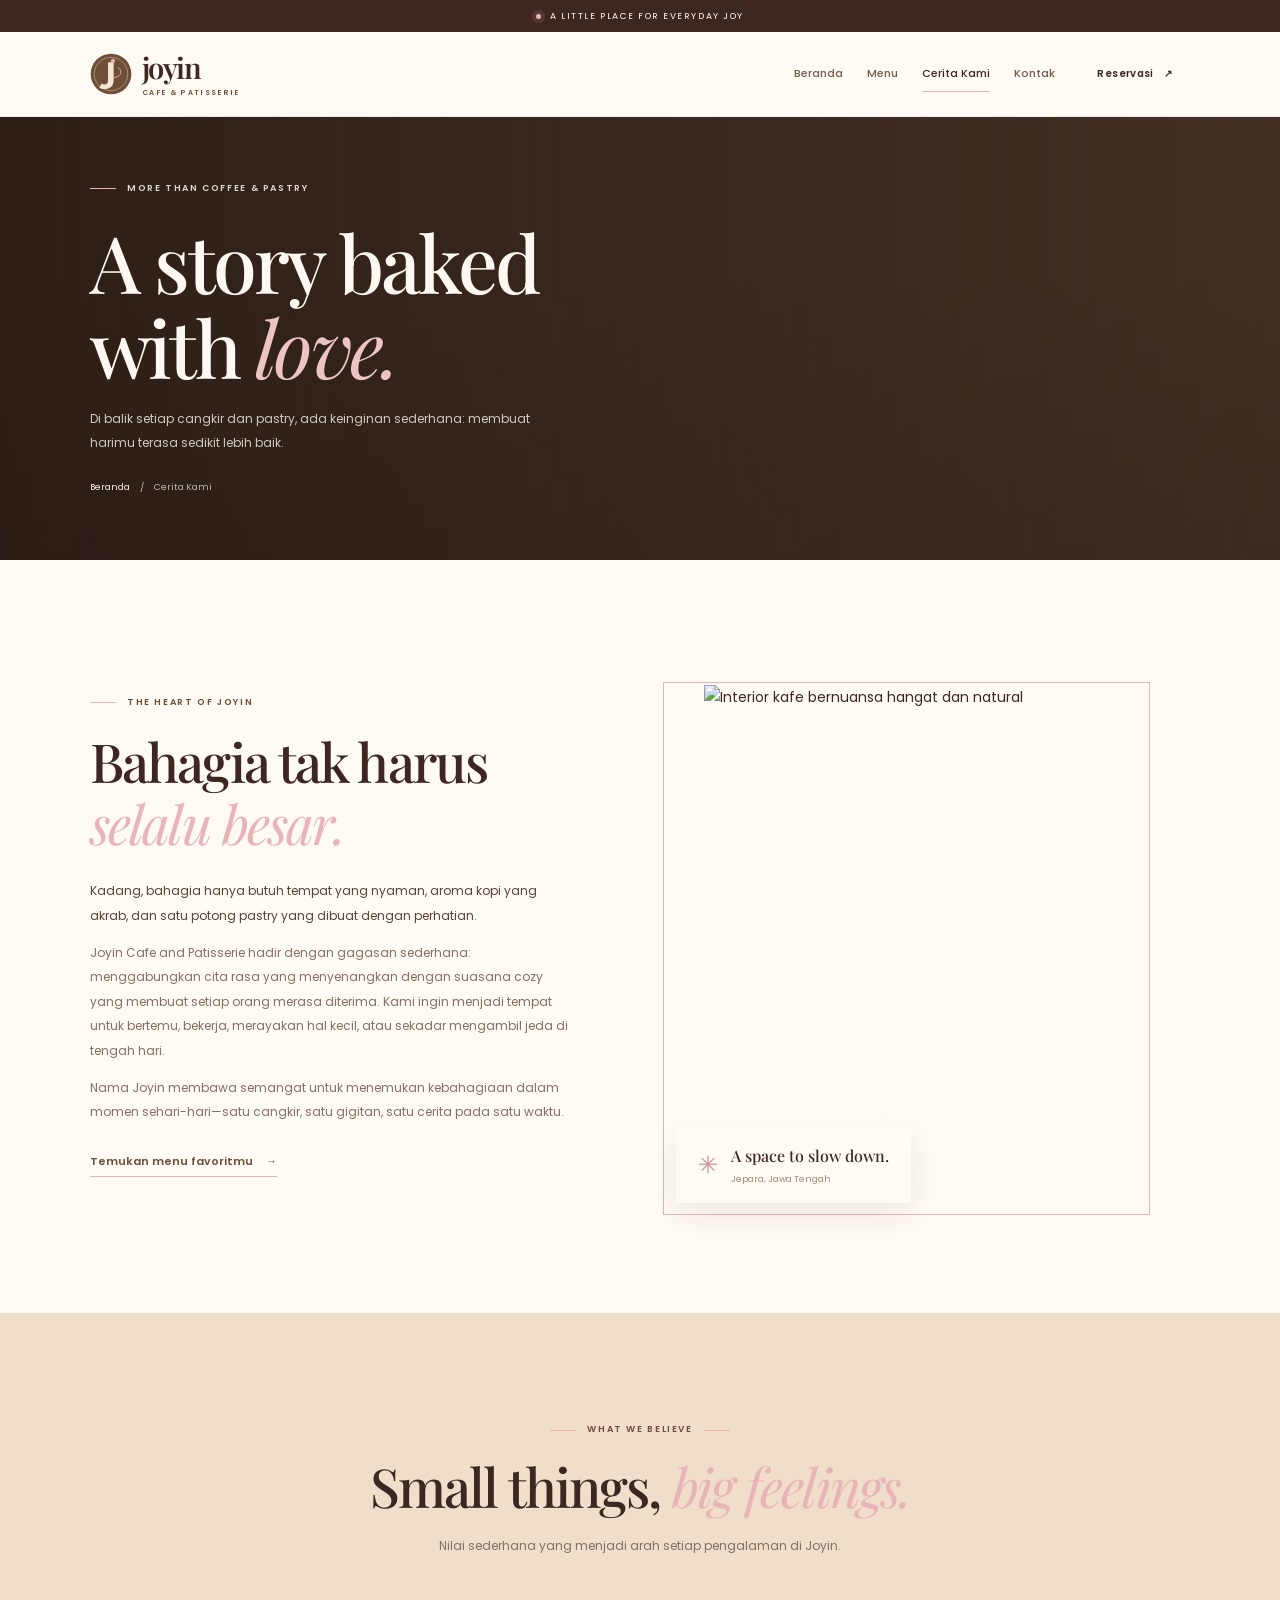
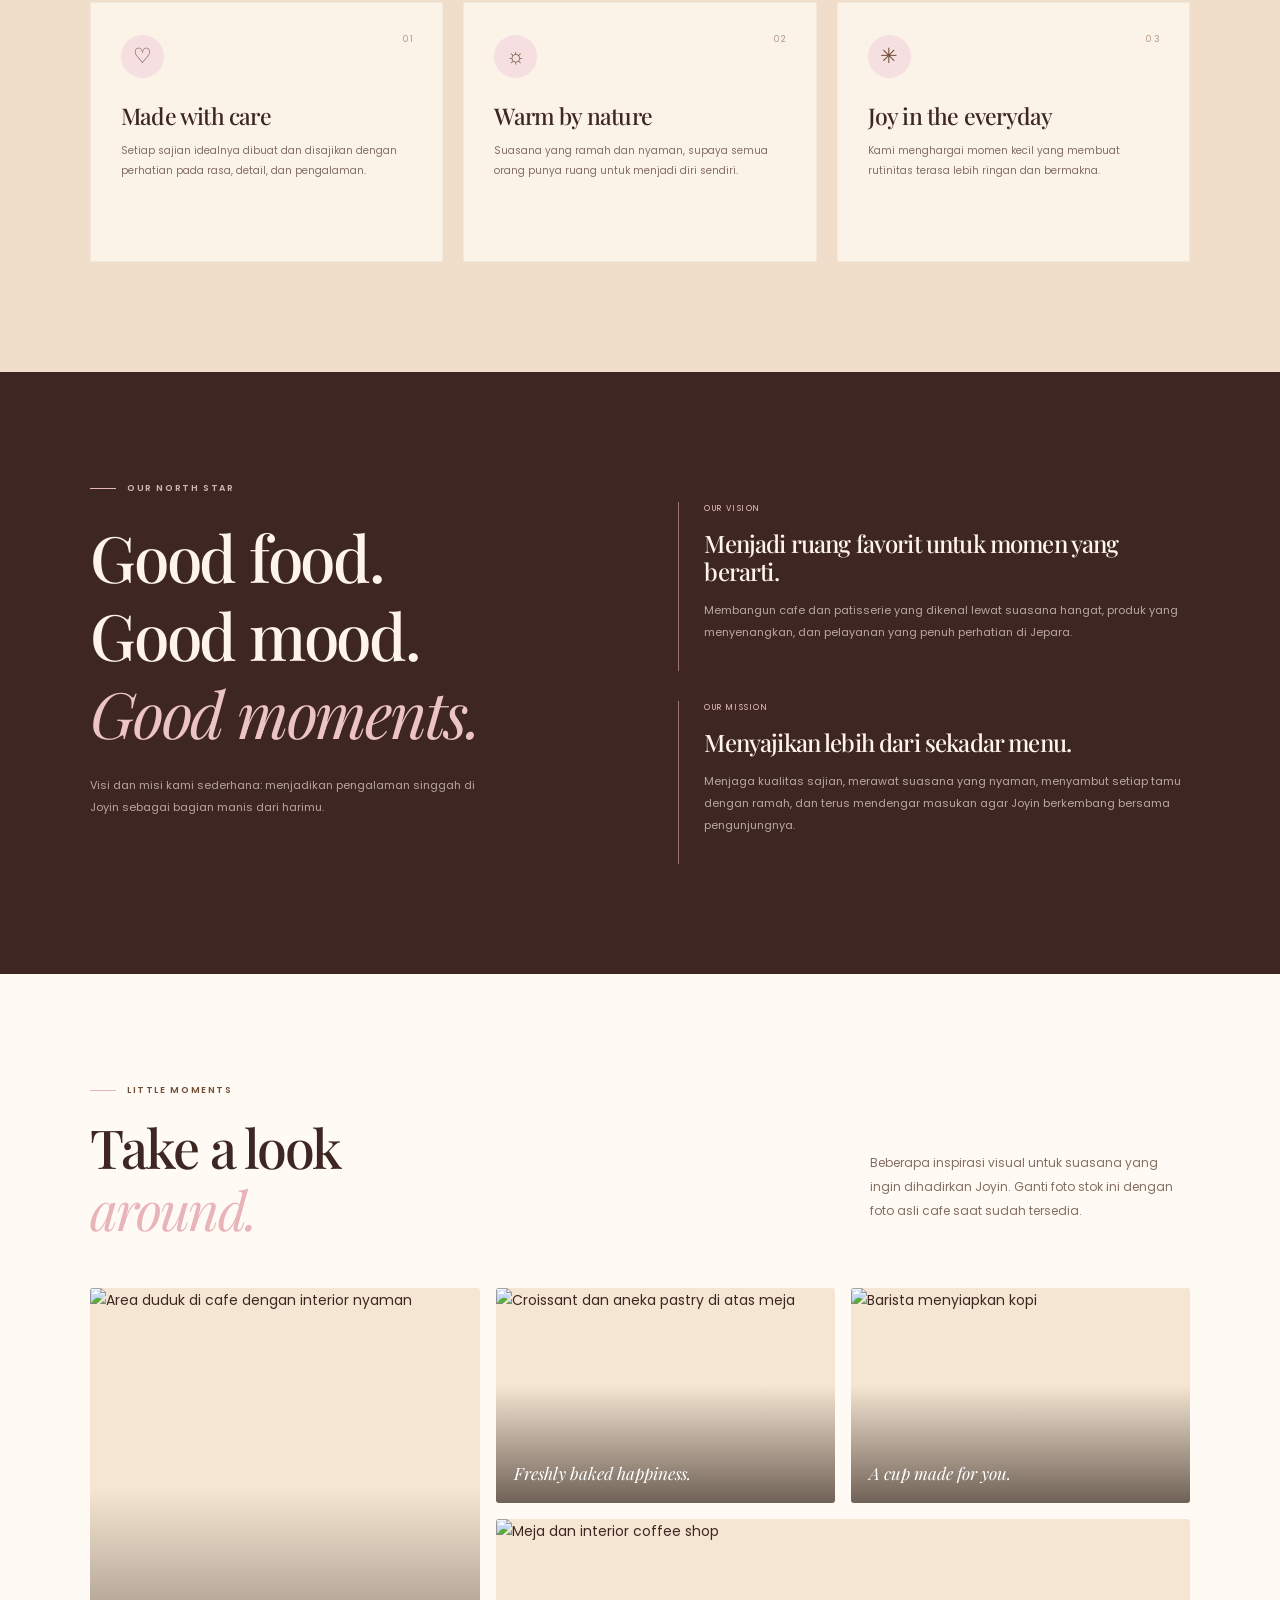
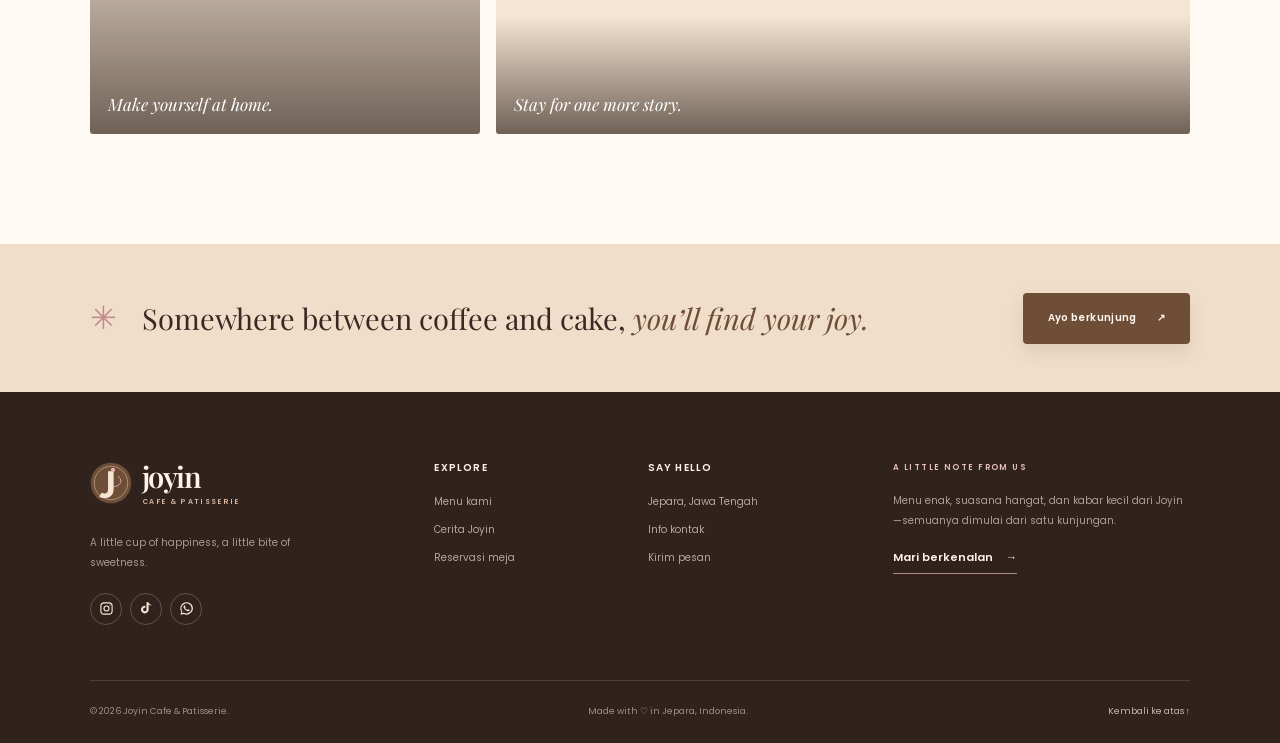
==== about.html @ 01f76875 "website cafe" ====
<!doctype html>
<html lang="id">
<head><meta charset="utf-8"><meta name="viewport" content="width=device-width, initial-scale=1"><meta name="theme-color" content="#f5e6d3"><title>Tentang Kami | Joyin Cafe &amp; Patisserie</title><meta name="description" content="Kenali cerita, nilai, visi, dan misi Joyin Cafe and Patisserie, ruang cozy untuk kopi dan pastry di Jepara."><meta property="og:type" content="website"><meta property="og:locale" content="id_ID"><meta property="og:title" content="Tentang Joyin Cafe &amp; Patisserie"><meta property="og:description" content="A little place for everyday joy in Jepara."><meta property="og:image" content="https://images.unsplash.com/photo-1495474472287-4d71bcdd2085?auto=format&amp;fit=crop&amp;w=1200&amp;q=85"><meta name="twitter:card" content="summary_large_image"><link rel="icon" href="assets/logo/joyin-mark.svg" type="image/svg+xml"><link rel="preconnect" href="https://fonts.googleapis.com"><link rel="preconnect" href="https://fonts.gstatic.com" crossorigin><link href="https://fonts.googleapis.com/css2?family=Playfair+Display:wght@400;500;600;700&family=Poppins:wght@300;400;500;600;700&display=swap" rel="stylesheet"><link rel="stylesheet" href="css/style.css"><link rel="stylesheet" href="css/responsive.css"></head>
<body><a class="skip-link" href="#main-content">Lewati ke konten</a><div class="announcement-bar"><span class="announcement-dot" aria-hidden="true"></span> A little place for everyday joy</div><header class="site-header" id="top"><div class="container nav-container"><a class="brand" href="index.html" aria-label="Joyin Cafe and Patisserie - Beranda"><img src="assets/logo/joyin-mark.svg" width="44" height="44" alt=""><span class="brand-text"><strong>joyin</strong><small>CAFE &amp; PATISSERIE</small></span></a><button class="nav-toggle" type="button" aria-label="Buka menu navigasi" aria-expanded="false" aria-controls="primary-navigation"><span></span><span></span><span></span></button><nav class="primary-nav" id="primary-navigation" aria-label="Navigasi utama"><a class="nav-link" href="index.html">Beranda</a><a class="nav-link" href="menu.html">Menu</a><a class="nav-link active" aria-current="page" href="about.html">Cerita Kami</a><a class="nav-link" href="contact.html">Kontak</a><a class="button button-small nav-cta" href="contact.html#reservasi">Reservasi <span aria-hidden="true">↗</span></a></nav></div></header>
<main id="main-content"><section class="page-hero about-page-hero"><div class="page-hero-image" role="img" aria-label="Suasana kafe hangat dengan kopi dan pastry"></div><div class="page-hero-shade"></div><div class="container page-hero-content"><p class="eyebrow eyebrow-light"><span class="eyebrow-line"></span> MORE THAN COFFEE &amp; PASTRY</p><h1>A story baked<br>with <em>love.</em></h1><p>Di balik setiap cangkir dan pastry, ada keinginan sederhana: membuat harimu terasa sedikit lebih baik.</p><div class="breadcrumb"><a href="index.html">Beranda</a><span aria-hidden="true">/</span><span>Cerita Kami</span></div></div></section>
<section class="section section-pad"><div class="container about-story-grid"><div class="about-story-copy reveal"><p class="eyebrow"><span class="eyebrow-line"></span> THE HEART OF JOYIN</p><h2>Bahagia tak harus<br><em>selalu besar.</em></h2><p class="body-large">Kadang, bahagia hanya butuh tempat yang nyaman, aroma kopi yang akrab, dan satu potong pastry yang dibuat dengan perhatian.</p><p>Joyin Cafe and Patisserie hadir dengan gagasan sederhana: menggabungkan cita rasa yang menyenangkan dengan suasana cozy yang membuat setiap orang merasa diterima. Kami ingin menjadi tempat untuk bertemu, bekerja, merayakan hal kecil, atau sekadar mengambil jeda di tengah hari.</p><p>Nama Joyin membawa semangat untuk menemukan kebahagiaan dalam momen sehari-hari—satu cangkir, satu gigitan, satu cerita pada satu waktu.</p><a class="text-link" href="menu.html">Temukan menu favoritmu <span aria-hidden="true">→</span></a></div><div class="about-story-visual reveal"><img src="https://images.unsplash.com/photo-1554118811-1e0d58224f24?auto=format&amp;fit=crop&amp;w=1000&amp;q=85" alt="Interior kafe bernuansa hangat dan natural" loading="lazy"><div class="about-photo-note"><span aria-hidden="true">✳</span><div><strong>A space to slow down.</strong><small>Jepara, Jawa Tengah</small></div></div></div></div></section>
<section class="values-section section-pad"><div class="container"><div class="section-heading centered reveal"><p class="eyebrow"><span class="eyebrow-line"></span> WHAT WE BELIEVE <span class="eyebrow-line"></span></p><h2>Small things, <em>big feelings.</em></h2><p>Nilai sederhana yang menjadi arah setiap pengalaman di Joyin.</p></div><div class="values-grid"><article class="value-card reveal"><span class="value-number">01</span><span class="value-icon" aria-hidden="true">♡</span><h3>Made with care</h3><p>Setiap sajian idealnya dibuat dan disajikan dengan perhatian pada rasa, detail, dan pengalaman.</p></article><article class="value-card reveal"><span class="value-number">02</span><span class="value-icon" aria-hidden="true">☼</span><h3>Warm by nature</h3><p>Suasana yang ramah dan nyaman, supaya semua orang punya ruang untuk menjadi diri sendiri.</p></article><article class="value-card reveal"><span class="value-number">03</span><span class="value-icon" aria-hidden="true">✳</span><h3>Joy in the everyday</h3><p>Kami menghargai momen kecil yang membuat rutinitas terasa lebih ringan dan bermakna.</p></article></div></div></section>
<section class="vision-section section-pad"><div class="container vision-grid"><div class="vision-intro reveal"><p class="eyebrow eyebrow-light"><span class="eyebrow-line"></span> OUR NORTH STAR</p><h2>Good food.<br>Good mood.<br><em>Good moments.</em></h2><p>Visi dan misi kami sederhana: menjadikan pengalaman singgah di Joyin sebagai bagian manis dari harimu.</p></div><div class="vision-content"><article class="vision-item reveal"><span class="vision-label">OUR VISION</span><h3>Menjadi ruang favorit untuk momen yang berarti.</h3><p>Membangun cafe dan patisserie yang dikenal lewat suasana hangat, produk yang menyenangkan, dan pelayanan yang penuh perhatian di Jepara.</p></article><article class="vision-item reveal"><span class="vision-label">OUR MISSION</span><h3>Menyajikan lebih dari sekadar menu.</h3><p>Menjaga kualitas sajian, merawat suasana yang nyaman, menyambut setiap tamu dengan ramah, dan terus mendengar masukan agar Joyin berkembang bersama pengunjungnya.</p></article></div></div></section>
<section class="section section-pad gallery-section"><div class="container"><div class="section-heading section-heading-split reveal"><div><p class="eyebrow"><span class="eyebrow-line"></span> LITTLE MOMENTS</p><h2>Take a look<br><em>around.</em></h2></div><p class="heading-side-text">Beberapa inspirasi visual untuk suasana yang ingin dihadirkan Joyin. Ganti foto stok ini dengan foto asli cafe saat sudah tersedia.</p></div><div class="gallery-grid"><figure class="gallery-item gallery-tall reveal"><img src="https://images.unsplash.com/photo-1501339847302-ac426a4a7cbb?auto=format&amp;fit=crop&amp;w=900&amp;q=85" alt="Area duduk di cafe dengan interior nyaman" loading="lazy"><figcaption>Make yourself at home.</figcaption></figure><figure class="gallery-item reveal"><img src="https://images.unsplash.com/photo-1555507036-ab1f4038808a?auto=format&amp;fit=crop&amp;w=850&amp;q=85" alt="Croissant dan aneka pastry di atas meja" loading="lazy"><figcaption>Freshly baked happiness.</figcaption></figure><figure class="gallery-item reveal"><img src="https://images.unsplash.com/photo-1511920170033-f8396924c348?auto=format&amp;fit=crop&amp;w=850&amp;q=85" alt="Barista menyiapkan kopi" loading="lazy"><figcaption>A cup made for you.</figcaption></figure><figure class="gallery-item gallery-wide reveal"><img src="https://images.unsplash.com/photo-1445116572660-236099ec97a0?auto=format&amp;fit=crop&amp;w=1100&amp;q=85" alt="Meja dan interior coffee shop" loading="lazy"><figcaption>Stay for one more story.</figcaption></figure></div></div></section><section class="closing-cta"><div class="container closing-cta-inner"><span aria-hidden="true">✳</span><p>Somewhere between coffee and cake, <em>you’ll find your joy.</em></p><a class="button button-primary" href="contact.html#reservasi">Ayo berkunjung <span aria-hidden="true">↗</span></a></div></section></main>
<footer class="site-footer"><div class="container footer-main"><div class="footer-brand-col"><a class="brand brand-footer" href="index.html"><img src="assets/logo/joyin-mark.svg" width="44" height="44" alt=""><span class="brand-text"><strong>joyin</strong><small>CAFE &amp; PATISSERIE</small></span></a><p>A little cup of happiness, a little bite of sweetness.</p><div class="social-links" id="social-links"><span class="social-placeholder">Tambahkan tautan sosial di konfigurasi situs.</span></div></div><div class="footer-column"><h3>Explore</h3><a href="menu.html">Menu kami</a><a href="about.html">Cerita Joyin</a><a href="contact.html#reservasi">Reservasi meja</a></div><div class="footer-column"><h3>Say hello</h3><span id="footer-location">Jepara, Jawa Tengah</span><a id="footer-phone" href="contact.html">Info kontak</a><a id="footer-email" href="contact.html">Kirim pesan</a></div><div class="footer-newsletter"><p class="eyebrow">A LITTLE NOTE FROM US</p><p>Menu enak, suasana hangat, dan kabar kecil dari Joyin—semuanya dimulai dari satu kunjungan.</p><a class="text-link text-link-light" href="contact.html">Mari berkenalan <span aria-hidden="true">→</span></a></div></div><div class="container footer-bottom"><span>© <span data-current-year></span> Joyin Cafe &amp; Patisserie.</span><span>Made with <span aria-label="love">♡</span> in Jepara, Indonesia.</span><a href="#top">Kembali ke atas ↑</a></div></footer><div class="toast-region" id="toast-region" role="status" aria-live="polite" aria-atomic="true"></div>
<script src="https://cdn.jsdelivr.net/npm/@supabase/supabase-js@2"></script><script src="js/site-config.js"></script><script src="js/supabase.js"></script><script src="js/main.js"></script></body></html>
---- css/style.css ----
/* Joyin Cafe & Patisserie — gaya global */
:root{--cream:#f5e6d3;--cream-light:#fffaf4;--cream-deep:#ead4b9;--brown:#6f4e37;--brown-dark:#3e2723;--pink:#e8b4b8;--pink-soft:#f5dfe0;--sage:#9da58a;--white:#fff;--muted:#846f62;--border:rgba(111,78,55,.16);--shadow:0 22px 60px rgba(62,39,35,.10);--shadow-sm:0 12px 30px rgba(62,39,35,.08);--font-heading:'Playfair Display',Georgia,serif;--font-body:'Poppins',Arial,sans-serif;--container:1180px;--transition:260ms cubic-bezier(.2,.7,.2,1)}
*{box-sizing:border-box}html{scroll-behavior:smooth;scroll-padding-top:115px}body{margin:0;background:var(--cream-light);color:var(--brown-dark);font-family:var(--font-body);font-size:14px;line-height:1.8;-webkit-font-smoothing:antialiased}body.nav-open{overflow:hidden}img{display:block;max-width:100%}a{color:inherit;text-decoration:none}button,input,textarea,select{font:inherit}button,a,input,textarea,select{-webkit-tap-highlight-color:transparent}button{color:inherit}.container{width:min(var(--container),calc(100% - 48px));margin-inline:auto}.section{position:relative}.section-pad{padding-block:110px}.section-pad-sm{padding-block:44px}.sr-only{position:absolute!important;width:1px;height:1px;padding:0;margin:-1px;overflow:hidden;clip:rect(0,0,0,0);white-space:nowrap;border:0}.skip-link{position:fixed;top:10px;left:10px;z-index:1000;padding:10px 16px;background:var(--brown-dark);color:white;border-radius:8px;transform:translateY(-160%)}.skip-link:focus{transform:translateY(0)}
.announcement-bar{height:32px;display:flex;justify-content:center;align-items:center;gap:9px;background:var(--brown-dark);color:#fff6ec;font-size:9px;text-transform:uppercase;letter-spacing:.17em}.announcement-dot{width:5px;height:5px;border-radius:50%;background:var(--pink);box-shadow:0 0 0 4px rgba(232,180,184,.12)}
.site-header{position:sticky;top:0;z-index:100;background:rgba(255,250,244,.94);backdrop-filter:blur(16px);border-bottom:1px solid rgba(111,78,55,.08);transition:box-shadow var(--transition)}.site-header.is-scrolled{box-shadow:0 8px 25px rgba(62,39,35,.07)}.nav-container{min-height:84px;display:flex;align-items:center;justify-content:space-between;gap:30px}.brand{display:inline-flex;align-items:center;gap:10px;flex-shrink:0}.brand img{width:42px;height:42px}.brand-text{display:flex;flex-direction:column;line-height:1}.brand-text strong{font-family:var(--font-heading);font-size:29px;font-weight:600;letter-spacing:-.055em;color:var(--brown-dark)}.brand-text small{font-size:7px;letter-spacing:.19em;font-weight:600;margin-top:7px;color:var(--brown);white-space:nowrap}.primary-nav{display:flex;align-items:center;gap:30px}.nav-link{position:relative;font-size:11px;font-weight:500;color:#745b4c;transition:color var(--transition)}.nav-link:after{position:absolute;content:"";left:0;right:100%;bottom:-8px;height:1px;background:var(--pink);transition:right var(--transition)}.nav-link:hover,.nav-link.active{color:var(--brown-dark)}.nav-link:hover:after,.nav-link.active:after{right:0}.nav-toggle{display:none;width:44px;height:44px;border:1px solid var(--border);border-radius:50%;background:transparent;align-items:center;justify-content:center;flex-direction:column;gap:5px;cursor:pointer}.nav-toggle span{display:block;width:17px;height:1.5px;background:var(--brown-dark);transition:transform var(--transition),opacity var(--transition)}.nav-toggle[aria-expanded=true] span:first-child{transform:translateY(6.5px) rotate(45deg)}.nav-toggle[aria-expanded=true] span:nth-child(2){opacity:0}.nav-toggle[aria-expanded=true] span:last-child{transform:translateY(-6.5px) rotate(-45deg)}
.button{min-height:51px;display:inline-flex;align-items:center;justify-content:center;gap:20px;padding:0 24px;border:1px solid transparent;border-radius:4px;font-size:10px;font-weight:600;letter-spacing:.035em;cursor:pointer;transition:transform var(--transition),background var(--transition),border-color var(--transition),box-shadow var(--transition);text-align:center}.button:hover{transform:translateY(-2px)}.button:focus-visible,.icon-button:focus-visible,.nav-toggle:focus-visible,.filter-chip:focus-visible,.text-link:focus-visible,.nav-link:focus-visible{outline:3px solid rgba(232,180,184,.8);outline-offset:4px}.button-small{min-height:40px;padding:0 17px;gap:10px;font-size:10px}.button-primary{background:var(--brown);color:#fff9f2;box-shadow:0 8px 18px rgba(111,78,55,.13)}.button-primary:hover{background:#513827;box-shadow:0 12px 23px rgba(111,78,55,.2)}.button-outline{background:transparent;color:var(--brown);border-color:rgba(111,78,55,.38)}.button-outline:hover{background:var(--brown);color:white}.button-ghost{border-color:rgba(255,255,255,.46);color:white;background:rgba(255,255,255,.04)}.button-ghost:hover{background:rgba(255,255,255,.14)}.button-light{background:var(--cream-light);color:var(--brown-dark)}.button-light:hover{background:white}.button-full{width:100%;justify-content:space-between}.button[disabled]{opacity:.6;cursor:not-allowed;transform:none}
.eyebrow{display:flex;align-items:center;gap:11px;font-size:9px;letter-spacing:.18em;font-weight:600;text-transform:uppercase;color:var(--brown);line-height:1.5}.eyebrow-line{display:inline-block;width:26px;height:1px;background:var(--pink);flex:0 0 26px}.eyebrow-light{color:rgba(255,248,239,.85)}.eyebrow-light .eyebrow-line{background:var(--pink)}h1,h2,h3,p{margin-top:0}h1,h2,h3{font-family:var(--font-heading);font-weight:500;line-height:1.16;letter-spacing:-.035em}h1 em,h2 em,h3 em,.hero-content em,.page-hero em{font-weight:400;color:var(--pink);font-family:var(--font-heading)}h2{font-size:clamp(36px,4.2vw,58px);margin-bottom:21px}p{color:var(--muted)}.body-large{font-size:16px;line-height:1.95;color:#574136}.text-link{display:inline-flex;align-items:center;gap:13px;font-size:11px;font-weight:600;color:var(--brown);padding-bottom:5px;border-bottom:1px solid var(--pink);transition:gap var(--transition),color var(--transition)}.text-link:hover{gap:19px;color:var(--brown-dark)}.text-link-light{color:#fff4e9;border-color:rgba(232,180,184,.7)}
.hero-section{min-height:min(760px,calc(100svh - 116px));position:relative;display:flex;align-items:center;overflow:hidden;background:#4c392e;color:white}.hero-backdrop,.hero-overlay{position:absolute;inset:0}.hero-backdrop{background-image:url('https://images.unsplash.com/photo-1554118811-1e0d58224f24?auto=format&fit=crop&w=2200&q=90');background-size:cover;background-position:center 52%;transform:scale(1.015);animation:hero-zoom 16s ease-in-out infinite alternate}.hero-overlay{background:linear-gradient(90deg,rgba(35,23,18,.82) 0%,rgba(44,30,24,.65) 43%,rgba(50,34,27,.15) 100%),linear-gradient(0deg,rgba(32,22,17,.22),transparent 45%)}.hero-content{position:relative;z-index:1;padding-block:110px 125px;animation:rise-in .9s both}.hero-content .eyebrow{margin-bottom:30px}.hero-content h1{max-width:760px;font-size:clamp(48px,7vw,89px);line-height:1.08;margin-bottom:26px;color:#fffaf4;font-weight:500}.hero-content h1 em{color:#edc4c6}.hero-description{max-width:520px;color:rgba(255,248,240,.82);font-size:13px;line-height:2.1;margin-bottom:32px}.hero-actions{display:flex;gap:12px;flex-wrap:wrap}.hero-note{display:flex;align-items:center;gap:10px;margin-top:50px;color:rgba(255,248,240,.75);font-size:10px;letter-spacing:.05em}.note-icon{display:grid;place-items:center;width:28px;height:28px;border:1px solid rgba(255,255,255,.28);border-radius:50%;color:var(--pink);font-size:13px}.hero-scroll{position:absolute;z-index:2;bottom:25px;left:50%;display:flex;align-items:center;gap:10px;transform:translateX(-50%);font-size:8px;letter-spacing:.17em;color:rgba(255,255,255,.72)}.hero-scroll span{display:block;width:22px;height:1px;background:var(--pink)}.hero-stamp{position:absolute;z-index:2;right:max(4.5%,calc((100vw - var(--container))/2));bottom:55px;width:105px;height:105px;border:1px solid rgba(255,255,255,.45);border-radius:50%;display:flex;align-items:center;justify-content:center;flex-direction:column;gap:1px;transform:rotate(10deg);color:rgba(255,255,255,.85);font-size:7px;letter-spacing:.15em}.hero-stamp strong{font-family:var(--font-heading);font-size:27px;color:var(--pink);font-weight:400;line-height:1.3}@keyframes hero-zoom{from{transform:scale(1.015)}to{transform:scale(1.07)}}@keyframes rise-in{from{opacity:0;transform:translateY(18px)}to{opacity:1;transform:translateY(0)}}
.intro-strip{background:#f0deca}.intro-strip-inner{display:flex;align-items:center;justify-content:center;gap:38px}.intro-strip p{font-family:var(--font-heading);font-style:italic;color:var(--brown);font-size:18px;margin:0}.strip-star{color:#b78370;font-size:17px}
.section-heading{margin-bottom:48px}.section-heading-split{display:flex;align-items:flex-end;justify-content:space-between;gap:50px}.section-heading .eyebrow{margin-bottom:18px}.section-heading h2{margin-bottom:0}.heading-side{max-width:345px;padding-bottom:5px}.heading-side p,.heading-side-text{font-size:12px;line-height:2;margin-bottom:17px}.heading-side-text{max-width:320px}.product-grid{display:grid;grid-template-columns:repeat(3,minmax(0,1fr));gap:26px}.product-card{min-width:0;background:#fffdf9;border:1px solid rgba(111,78,55,.08);border-radius:6px;overflow:hidden;transition:transform var(--transition),box-shadow var(--transition);position:relative}.product-card:hover{transform:translateY(-5px);box-shadow:var(--shadow-sm)}.product-image-wrap{aspect-ratio:1.12/1;position:relative;overflow:hidden;background:var(--cream)}.product-image{width:100%;height:100%;object-fit:cover;transition:transform .7s cubic-bezier(.2,.7,.2,1)}.product-card:hover .product-image{transform:scale(1.055)}.product-badge{position:absolute;top:14px;left:14px;padding:5px 9px;background:rgba(255,250,244,.92);color:var(--brown);font-size:8px;letter-spacing:.12em;text-transform:uppercase;border-radius:2px}.product-content{padding:21px 21px 20px}.product-meta{display:flex;align-items:center;justify-content:space-between;gap:12px;margin-bottom:10px}.product-category{font-size:8px;text-transform:uppercase;letter-spacing:.15em;color:#a0826b;font-weight:600}.product-price{font-size:12px;font-weight:600;color:var(--brown);white-space:nowrap}.product-title{font-size:23px;margin:0 0 8px;color:var(--brown-dark)}.product-description{font-size:10px;line-height:1.9;margin:0;min-height:38px;color:#8b786b}.product-foot{display:flex;align-items:center;justify-content:space-between;border-top:1px solid rgba(111,78,55,.1);margin-top:16px;padding-top:12px}.product-foot span{font-size:9px;color:#9b8473}.product-foot a{font-size:10px;font-weight:600;color:var(--brown)}.product-foot a:hover{color:#bd858b}.loading-card{min-height:270px;grid-column:1/-1;display:flex;align-items:center;justify-content:center;flex-direction:column;gap:12px;border:1px dashed var(--border);border-radius:7px}.loading-card p{font-size:11px;margin:0}.loading-spinner{width:27px;height:27px;border:2px solid var(--cream-deep);border-top-color:var(--brown);border-radius:50%;animation:spin .8s linear infinite}@keyframes spin{to{transform:rotate(360deg)}}.data-note{font-size:11px;margin-top:22px;padding:12px 15px;background:#f7ede3;border-left:2px solid var(--pink)}.data-note[hidden]{display:none}
.story-section{background:#f0deca;overflow:hidden}.story-grid{display:grid;grid-template-columns:1fr .9fr;gap:clamp(55px,8vw,120px);align-items:center}.story-image-wrap{position:relative;padding:0 42px 42px 0}.story-image{width:100%;height:550px;object-fit:cover;object-position:center;border-radius:3px}.image-caption{position:absolute;right:0;bottom:0;width:235px;padding:20px 23px;background:var(--cream-light);box-shadow:var(--shadow-sm)}.image-caption span,.image-caption strong{display:block}.image-caption span{font-size:8px;letter-spacing:.15em;color:#a0826b;margin-bottom:5px}.image-caption strong{font-family:var(--font-heading);font-size:19px;font-weight:500}.story-decoration{position:absolute;top:23px;left:-29px;color:rgba(111,78,55,.1);font-family:var(--font-heading);font-size:130px;line-height:1;z-index:0}.story-copy{padding-block:25px}.story-copy .eyebrow{margin-bottom:20px}.story-copy h2{margin-bottom:24px}.story-copy>p:not(.eyebrow){font-size:12px;line-height:2.05}.story-copy .body-large{font-size:15px;line-height:1.95}.story-copy .button{margin-top:18px}.signature{display:flex;align-items:center;gap:12px;margin-top:42px;font-family:var(--font-heading);font-style:italic;font-size:16px;color:#9b7863}.signature-line{display:block;width:40px;height:1px;background:var(--pink)}
.testimonial-section{background:#fffaf4}.centered{text-align:center}.centered>.eyebrow{justify-content:center}.centered>p:last-child{max-width:475px;margin:18px auto 0;font-size:12px}.testimonial-container{max-width:870px}.testimonial-shell{position:relative;padding:55px 80px 33px;background:#f8eee3;border:1px solid rgba(111,78,55,.08);text-align:center;border-radius:5px;min-height:275px}.quote-mark{display:block;font-family:var(--font-heading);font-size:62px;line-height:.8;color:var(--pink)}.testimonial-quote{font-family:var(--font-heading);font-size:clamp(21px,3vw,31px);line-height:1.55;color:var(--brown-dark);margin:16px auto 25px;max-width:620px}.testimonial-person{display:flex;justify-content:center;align-items:center;gap:11px;text-align:left}.testimonial-avatar{display:grid;place-items:center;width:39px;height:39px;border-radius:50%;background:var(--pink-soft);color:var(--brown);font-family:var(--font-heading);font-size:19px}.testimonial-person strong,.testimonial-person small{display:block}.testimonial-person strong{font-size:10px}.testimonial-person small{font-size:9px;color:#a18a79}.testimonial-controls{position:absolute;left:20px;right:20px;top:50%;display:flex;justify-content:space-between;align-items:center;transform:translateY(-50%);pointer-events:none}.icon-button{pointer-events:auto;width:37px;height:37px;border-radius:50%;border:1px solid rgba(111,78,55,.2);background:#fffaf4;display:grid;place-items:center;cursor:pointer;font-size:17px;transition:background var(--transition),color var(--transition)}.icon-button:hover:not(:disabled){background:var(--brown);color:white}.icon-button:disabled{opacity:.35;cursor:not-allowed}.testimonial-count{position:absolute;left:50%;top:166px;transform:translateX(-50%);font-size:8px;letter-spacing:.1em;color:#9c8271}
.visit-section{background:#fffaf4;padding-top:10px;padding-bottom:110px}.visit-card{display:grid;grid-template-columns:1.05fr .95fr;min-height:395px;background:var(--brown-dark);color:white;overflow:hidden;border-radius:5px;box-shadow:var(--shadow)}.visit-copy{padding:56px clamp(30px,5vw,68px);background:linear-gradient(135deg,rgba(111,78,55,.24),transparent),var(--brown-dark)}.visit-copy .eyebrow{margin-bottom:18px}.visit-copy h2{font-size:clamp(39px,4.3vw,57px);margin-bottom:17px}.visit-copy h2 em{color:#edc1c4}.visit-copy>p:not(.eyebrow){max-width:380px;color:rgba(255,244,233,.7);font-size:11px;line-height:2}.visit-copy .button{margin-top:14px}.visit-details{padding:50px clamp(25px,4.5vw,60px);background:#6f4e37;display:flex;flex-direction:column;justify-content:center;gap:28px}.visit-detail{display:flex;gap:18px;align-items:flex-start}.detail-icon{width:41px;height:41px;display:grid;place-items:center;flex:0 0 41px;border-radius:50%;border:1px solid rgba(255,255,255,.24);color:var(--pink);font-size:18px}.visit-detail div{display:flex;flex-direction:column;gap:3px}.visit-detail small{font-size:8px;letter-spacing:.16em;color:#e8c7b9}.visit-detail strong{font-family:var(--font-heading);font-size:19px;font-weight:500;color:#fff4e9;line-height:1.3}.visit-detail span:last-child{font-size:9px;color:rgba(255,244,233,.7)}.visit-map-link{display:flex;align-items:center;justify-content:space-between;padding-top:17px;border-top:1px solid rgba(255,255,255,.17);font-size:10px;color:#fff4e9;transition:gap var(--transition)}.visit-map-link:hover{letter-spacing:.02em}
.site-footer{padding-top:70px;background:#30221c;color:#fff4e9}.footer-main{display:grid;grid-template-columns:1.25fr .72fr .85fr 1.2fr;gap:50px;padding-bottom:55px}.brand-footer .brand-text strong{color:#fff4e9}.brand-footer .brand-text small{color:#d4b7a4}.footer-brand-col>p{max-width:230px;margin:20px 0;color:rgba(255,244,233,.57);font-size:10px;line-height:2}.social-links{display:flex;gap:8px}.social-links a{width:32px;height:32px;border:1px solid rgba(255,255,255,.22);border-radius:50%;display:grid;place-items:center;color:#fae4d4;transition:background var(--transition),color var(--transition)}.social-links a svg{display:block;width:15px;height:15px}.social-links a:hover{background:var(--pink);color:var(--brown-dark)}.social-placeholder{font-size:9px;color:rgba(255,244,233,.52);line-height:1.8}.footer-column h3{font-family:var(--font-body);font-size:10px;letter-spacing:.12em;text-transform:uppercase;font-weight:600;margin-bottom:20px;color:#fff4e9}.footer-column a,.footer-column span{display:block;font-size:10px;color:rgba(255,244,233,.63);margin-bottom:11px;line-height:1.7;overflow-wrap:anywhere}.footer-column a:hover{color:var(--pink)}.footer-newsletter .eyebrow{color:#e7bfc0;font-size:8px;margin-bottom:17px}.footer-newsletter>p:not(.eyebrow){color:rgba(255,244,233,.6);font-size:10px;line-height:2}.footer-newsletter .text-link{margin-top:7px}.footer-bottom{min-height:63px;display:flex;align-items:center;justify-content:space-between;gap:20px;border-top:1px solid rgba(255,255,255,.13);font-size:9px;color:rgba(255,244,233,.52)}.footer-bottom a{color:rgba(255,244,233,.72)}.footer-bottom a:hover{color:var(--pink)}.footer-bottom span[aria-label]{color:var(--pink)}
/* Page hero dipakai halaman menu, about, dan contact */
.page-hero{position:relative;min-height:440px;display:flex;align-items:center;overflow:hidden;background:#4c392e;color:white}.page-hero-image,.page-hero-shade{position:absolute;inset:0}.page-hero-image{background-image:url('https://images.unsplash.com/photo-1495474472287-4d71bcdd2085?auto=format&fit=crop&w=1800&q=85');background-size:cover;background-position:center 52%}.page-hero-shade{background:linear-gradient(90deg,rgba(37,23,18,.78),rgba(49,32,24,.38)),linear-gradient(0deg,rgba(31,21,16,.23),transparent 65%)}.page-hero-content{position:relative;z-index:1;padding-block:65px}.page-hero-content .eyebrow{margin-bottom:23px}.page-hero h1{font-size:clamp(48px,6.7vw,79px);line-height:1.08;color:#fff8f0;margin:0 0 18px}.page-hero h1 em{color:#edc4c6}.page-hero-content>p:not(.eyebrow){max-width:475px;color:rgba(255,248,240,.78);font-size:12px;line-height:2;margin-bottom:24px}.breadcrumb{display:flex;align-items:center;gap:10px;font-size:9px;color:rgba(255,248,240,.7)}.breadcrumb a{color:#fff4e8}.breadcrumb span[aria-hidden]{color:var(--pink)}
/* About page */
.about-story-grid{display:grid;grid-template-columns:.94fr 1fr;gap:clamp(55px,8vw,115px);align-items:center}.about-story-copy .eyebrow{margin-bottom:20px}.about-story-copy h2{margin-bottom:25px}.about-story-copy>p:not(.eyebrow){font-size:12px;line-height:2.05}.about-story-copy .body-large{font-size:15px}.about-story-copy .text-link{margin-top:15px}.about-story-visual{position:relative;padding:15px 0 28px 28px}.about-story-visual:before{position:absolute;content:"";z-index:0;inset:0 27px 0 0;border:1px solid var(--pink);transform:translate(-13px,12px)}.about-story-visual img{position:relative;z-index:1;width:100%;height:490px;object-fit:cover}.about-photo-note{position:absolute;z-index:2;left:0;bottom:0;display:flex;align-items:center;gap:13px;padding:16px 22px;background:var(--cream-light);box-shadow:var(--shadow-sm)}.about-photo-note>span{color:#cb8f95;font-size:24px}.about-photo-note strong,.about-photo-note small{display:block}.about-photo-note strong{font-family:var(--font-heading);font-size:16px;font-weight:500}.about-photo-note small{font-size:9px;color:#a18a79}.values-section{background:#f0deca}.values-section .section-heading{margin-bottom:45px}.values-grid{display:grid;grid-template-columns:repeat(3,1fr);gap:20px}.value-card{position:relative;min-height:260px;padding:32px 30px;background:rgba(255,250,244,.72);border:1px solid rgba(111,78,55,.06);transition:transform var(--transition),box-shadow var(--transition)}.value-card:hover{transform:translateY(-5px);box-shadow:var(--shadow-sm)}.value-number{position:absolute;top:28px;right:28px;font-size:9px;letter-spacing:.14em;color:#b39a86}.value-icon{display:grid;place-items:center;width:43px;height:43px;border-radius:50%;background:var(--pink-soft);color:var(--brown);font-size:21px;margin-bottom:25px}.value-card h3{font-size:23px;margin-bottom:12px}.value-card p{font-size:10px;line-height:2;margin-bottom:0}.vision-section{background:var(--brown-dark);color:#fff4e9}.vision-grid{display:grid;grid-template-columns:.95fr 1fr;gap:clamp(50px,8vw,115px)}.vision-intro .eyebrow{color:rgba(255,244,233,.72);margin-bottom:23px}.vision-intro h2{font-size:clamp(43px,5vw,65px);line-height:1.22}.vision-intro h2 em{color:#edc4c6}.vision-intro p:not(.eyebrow){max-width:400px;color:rgba(255,244,233,.62);font-size:11px;line-height:2}.vision-content{padding-top:20px}.vision-item{padding:0 0 28px 25px;border-left:1px solid rgba(232,180,184,.55);margin-bottom:30px}.vision-item:last-child{margin-bottom:0}.vision-label{display:block;font-size:8px;letter-spacing:.19em;color:#edc4c6;margin-bottom:14px}.vision-item h3{font-size:24px;margin-bottom:13px;color:#fff5eb}.vision-item p{font-size:11px;line-height:2;color:rgba(255,244,233,.63);margin-bottom:0}.gallery-section{background:#fffaf4}.gallery-grid{display:grid;grid-template-columns:1.15fr 1fr 1fr;grid-template-rows:215px 215px;gap:16px}.gallery-item{position:relative;overflow:hidden;margin:0;background:var(--cream);border-radius:3px}.gallery-item:after{content:"";position:absolute;inset:45% 0 0;background:linear-gradient(0deg,rgba(40,26,19,.65),transparent)}.gallery-item img{width:100%;height:100%;object-fit:cover;transition:transform .7s}.gallery-item:hover img{transform:scale(1.05)}.gallery-item figcaption{position:absolute;z-index:1;left:18px;bottom:15px;color:white;font-family:var(--font-heading);font-style:italic;font-size:17px}.gallery-tall{grid-row:span 2}.gallery-wide{grid-column:span 2}.closing-cta{background:#f0deca;padding-block:45px}.closing-cta-inner{display:flex;align-items:center;justify-content:space-between;gap:25px}.closing-cta-inner>span{color:#c08c8b;font-size:32px}.closing-cta-inner p{font-family:var(--font-heading);font-size:clamp(19px,2.5vw,29px);color:var(--brown-dark);margin:0;flex:1}.closing-cta-inner p em{color:var(--brown);font-weight:400}
/* Contact page */
.contact-details-section{padding-bottom:85px}.contact-info-grid{display:grid;grid-template-columns:repeat(3,1fr);gap:19px;margin-top:43px}.contact-info-card{padding:31px 29px 27px;border:1px solid rgba(111,78,55,.13);background:#fffdf9;min-height:260px;transition:transform var(--transition),box-shadow var(--transition)}.contact-info-card:hover{transform:translateY(-4px);box-shadow:var(--shadow-sm)}.contact-info-icon{display:grid;place-items:center;width:43px;height:43px;border-radius:50%;background:var(--pink-soft);color:var(--brown);font-size:20px;margin-bottom:22px}.contact-info-label{font-size:8px;font-weight:600;letter-spacing:.16em;color:#aa8875;margin-bottom:8px}.contact-info-card h3{font-size:22px;margin-bottom:10px;overflow-wrap:anywhere}.contact-info-card>p:not(.contact-info-label){font-size:10px;line-height:1.9;margin-bottom:13px}.contact-info-card .text-link{font-size:10px}.contact-info-small{font-size:9px;color:#a38b79}.contact-social-buttons{display:flex;gap:15px;flex-wrap:wrap}.contact-form-section{background:#f0deca}.contact-forms-grid{display:grid;grid-template-columns:.84fr 1.16fr;gap:clamp(45px,7vw,95px);align-items:start}.form-intro{position:sticky;top:125px}.form-intro .eyebrow{margin-bottom:20px}.form-intro h2{font-size:clamp(43px,5vw,63px);margin-bottom:22px}.form-intro>p:not(.eyebrow){font-size:12px;line-height:2}.form-note{display:flex;align-items:flex-start;gap:13px;padding:17px 18px;background:rgba(255,250,244,.7);margin-top:25px;border-left:2px solid var(--pink)}.form-note>span{color:#c78e94;font-size:18px}.form-note p{font-size:10px;line-height:1.8;margin:0}.form-note strong{color:var(--brown-dark)}.form-image{margin-top:25px;height:210px;overflow:hidden}.form-image img{width:100%;height:100%;object-fit:cover}.form-card{background:#fffdf9;padding:clamp(25px,4.5vw,50px);box-shadow:var(--shadow-sm);border:1px solid rgba(111,78,55,.06)}.form-card-heading{margin-bottom:28px}.form-kicker{font-size:8px;letter-spacing:.17em;color:#b08c78;font-weight:600}.form-card-heading h3{font-size:28px;margin:10px 0 8px}.form-card-heading p{font-size:10px;margin-bottom:0}.form-row{display:grid;grid-template-columns:1fr 1fr;gap:16px}.field{display:flex;flex-direction:column;gap:7px;margin-bottom:17px;min-width:0}.field>span{font-size:10px;font-weight:600;color:#634a3b}.field small{font-size:9px;font-weight:400;color:#a28b7a}.field input,.field select,.field textarea{width:100%;min-width:0;border:1px solid rgba(111,78,55,.18);background:#fffaf5;color:var(--brown-dark);border-radius:3px;padding:13px 14px;font-size:11px;outline:none;transition:border var(--transition),box-shadow var(--transition)}.field input,.field select{height:46px}.field textarea{resize:vertical;min-height:95px;line-height:1.8}.field input::placeholder,.field textarea::placeholder{color:#b6a598}.field input:focus,.field select:focus,.field textarea:focus{border-color:#ad8171;box-shadow:0 0 0 3px rgba(232,180,184,.2)}.field input[aria-invalid=true],.field select[aria-invalid=true],.field textarea[aria-invalid=true]{border-color:#b74c4c;box-shadow:0 0 0 3px rgba(183,76,76,.08)}.form-privacy{font-size:9px;line-height:1.8;margin:13px 0 0;color:#a18a79}.message-section{background:var(--brown-dark);color:#fff4e9}.message-grid{display:grid;grid-template-columns:.9fr 1.1fr;gap:clamp(50px,8vw,110px);align-items:start}.message-intro .eyebrow{color:rgba(255,244,233,.72);margin-bottom:21px}.message-intro h2{font-size:clamp(43px,5.2vw,65px)}.message-intro h2 em{color:#edc4c6}.message-intro>p:not(.eyebrow){font-size:12px;line-height:2;color:rgba(255,244,233,.66);max-width:370px}.message-doodle{margin-top:50px;color:#edc4c6;font-family:var(--font-heading);font-size:23px;font-style:italic;transform:rotate(-5deg);display:inline-block}.message-form{padding:clamp(25px,4vw,45px);background:#6f4e37;border:1px solid rgba(255,255,255,.1)}.message-form .form-card-heading h3{color:#fff4e9}.message-form .form-card-heading p{color:rgba(255,244,233,.6)}.message-form .field>span{color:#fff0e2}.message-form .field input,.message-form .field textarea{background:rgba(255,250,244,.98)}.message-form .button{margin-top:4px}.map-section{padding-top:85px;background:#fffaf4}.map-section-heading{display:flex;align-items:flex-end;justify-content:space-between;gap:50px;padding-bottom:28px}.map-section-heading .eyebrow{margin-bottom:15px}.map-section-heading h2{font-size:clamp(35px,4vw,49px);margin:0}.map-section-heading>p{max-width:390px;font-size:10px;line-height:2;margin-bottom:3px}.map-frame-wrap{height:390px;overflow:hidden;background:#f0deca}.map-frame-wrap iframe{width:100%;height:100%;border:0;filter:saturate(.7) sepia(.08)}
.toast-region{position:fixed;right:22px;bottom:22px;z-index:1000;display:flex;flex-direction:column;gap:10px;width:min(390px,calc(100% - 36px));pointer-events:none}.toast{display:flex;align-items:flex-start;gap:12px;padding:15px 17px;background:#fffdf9;border:1px solid rgba(111,78,55,.16);border-left:3px solid var(--sage);box-shadow:var(--shadow);border-radius:4px;animation:toast-in .25s ease-out both;pointer-events:auto}.toast.error{border-left-color:#b76565}.toast-icon{font-size:15px;color:var(--brown)}.toast strong{display:block;font-size:11px;margin-bottom:2px}.toast p{font-size:10px;margin:0;line-height:1.7}.toast.is-leaving{animation:toast-out .2s ease-in both}@keyframes toast-in{from{opacity:0;transform:translateY(10px)}to{opacity:1;transform:translateY(0)}}@keyframes toast-out{to{opacity:0;transform:translateY(8px)}}
.reveal{opacity:0;transform:translateY(18px);transition:opacity .7s ease,transform .7s cubic-bezier(.2,.7,.2,1)}.reveal.is-visible{opacity:1;transform:translateY(0)}
@media(prefers-reduced-motion:reduce){*,*:before,*:after{scroll-behavior:auto!important;animation-duration:.01ms!important;animation-iteration-count:1!important;transition-duration:.01ms!important}.reveal{opacity:1;transform:none}}
---- css/responsive.css ----
/* Breakpoint responsive utama: 1280, 1024, 768, dan 480px */
@media(max-width:1280px){:root{--container:1100px}.primary-nav{gap:24px}.hero-content h1{font-size:clamp(52px,7vw,82px)}.story-grid{gap:65px}.footer-main{gap:35px}}
@media(max-width:1024px){.container{width:min(var(--container),calc(100% - 42px))}.section-pad{padding-block:85px}.nav-container{min-height:76px}.primary-nav{gap:18px}.nav-link{font-size:10px}.brand-text strong{font-size:27px}.hero-section{min-height:630px}.hero-content{padding-block:90px 105px}.hero-content h1{font-size:clamp(52px,7.6vw,76px)}.hero-stamp{width:88px;height:88px;right:25px;bottom:47px}.section-heading-split{gap:30px}.product-grid{gap:19px}.product-content{padding:18px}.product-title{font-size:21px}.story-grid{gap:48px}.story-image{height:480px}.visit-card{grid-template-columns:1fr 1fr}.footer-main{grid-template-columns:1.2fr .75fr .9fr;gap:35px}.footer-newsletter{grid-column:1/-1;max-width:450px}.about-story-grid{gap:55px}.about-story-visual img{height:440px}.contact-forms-grid{gap:45px}.menu-toolbar{align-items:flex-start;flex-direction:column}.search-box{width:100%;max-width:420px}.menu-product-grid{grid-template-columns:repeat(3,minmax(0,1fr))}}
@media(max-width:768px){.container{width:calc(100% - 36px)}.section-pad{padding-block:68px}.section-pad-sm{padding-block:30px}.announcement-bar{font-size:8px;letter-spacing:.12em}.nav-container{min-height:72px}.nav-toggle{display:flex}.primary-nav{position:fixed;top:104px;left:0;right:0;display:flex;flex-direction:column;align-items:stretch;gap:0;padding:13px 22px 25px;background:rgba(255,250,244,.985);border-bottom:1px solid var(--border);box-shadow:0 22px 35px rgba(62,39,35,.13);transform:translateY(-8px);opacity:0;visibility:hidden;pointer-events:none;transition:opacity var(--transition),transform var(--transition),visibility var(--transition);max-height:calc(100svh - 104px);overflow:auto}.primary-nav.is-open{transform:translateY(0);opacity:1;visibility:visible;pointer-events:auto}.nav-link{font-size:12px;padding:13px 5px;border-bottom:1px solid rgba(111,78,55,.08)}.nav-link:after{display:none}.nav-cta{margin-top:17px;width:100%}.hero-section{min-height:680px;min-height:min(750px,calc(100svh - 104px));align-items:center}.hero-backdrop{background-position:58% center}.hero-overlay{background:linear-gradient(90deg,rgba(35,23,18,.79),rgba(44,30,24,.51)),linear-gradient(0deg,rgba(32,22,17,.28),transparent 55%)}.hero-content{padding-block:83px 110px}.hero-content .eyebrow{font-size:8px;margin-bottom:22px}.hero-content h1{font-size:clamp(44px,9vw,66px)}.hero-description{font-size:12px;max-width:450px}.hero-note{margin-top:33px}.hero-stamp{display:none}.hero-scroll{bottom:18px}.intro-strip-inner{gap:15px}.intro-strip p{font-size:15px;text-align:center}.strip-star{font-size:13px}.section-heading-split{align-items:flex-start;flex-direction:column;gap:22px}.section-heading{margin-bottom:35px}.section-heading h2{font-size:clamp(35px,7vw,49px)}.heading-side{max-width:480px}.heading-side p{margin-bottom:12px}.product-grid{grid-template-columns:repeat(2,minmax(0,1fr));gap:17px}.product-image-wrap{aspect-ratio:1.02/1}.product-content{padding:16px}.product-title{font-size:20px}.product-description{min-height:0}.story-grid{grid-template-columns:1fr;gap:30px}.story-image-wrap{max-width:560px;width:100%;margin:auto;padding-right:27px;padding-bottom:30px}.story-image{height:430px}.story-copy{padding-block:5px}.story-decoration{font-size:95px;left:-10px}.testimonial-shell{padding:45px 55px 30px}.testimonial-count{top:157px}.testimonial-controls{left:12px;right:12px}.visit-section{padding-top:0;padding-bottom:75px}.visit-card{grid-template-columns:1fr}.visit-copy{padding:40px 30px}.visit-copy h2{font-size:47px}.visit-details{padding:35px 30px;gap:24px}.footer-main{grid-template-columns:1fr 1fr;gap:36px 24px;padding-bottom:40px}.footer-brand-col{grid-column:1/-1}.footer-newsletter{grid-column:1/-1}.footer-bottom{align-items:flex-start;flex-direction:column;justify-content:center;gap:6px;padding-block:18px}.page-hero{min-height:400px}.page-hero-content{padding-block:55px}.page-hero h1{font-size:clamp(46px,9vw,67px)}.about-story-grid{grid-template-columns:1fr;gap:35px}.about-story-copy{order:1}.about-story-visual{order:0;max-width:580px;margin-inline:auto}.about-story-visual img{height:390px}.values-grid{grid-template-columns:1fr;gap:14px}.value-card{min-height:0;padding:27px}.value-icon{margin-bottom:18px}.vision-grid{grid-template-columns:1fr;gap:30px}.vision-content{padding-top:0}.gallery-grid{grid-template-columns:1fr 1fr;grid-template-rows:220px 190px 190px;gap:11px}.gallery-tall{grid-row:span 2}.gallery-wide{grid-column:1/-1}.closing-cta-inner{flex-wrap:wrap;justify-content:flex-start}.closing-cta-inner p{flex-basis:calc(100% - 70px)}.closing-cta-inner .button{margin-left:45px}.contact-info-grid{grid-template-columns:1fr;gap:13px}.contact-info-card{min-height:0;padding:26px}.contact-form-section{padding-block:70px}.contact-forms-grid{grid-template-columns:1fr;gap:35px}.form-intro{position:static}.form-image{max-width:450px;height:185px}.message-grid{grid-template-columns:1fr;gap:35px}.message-doodle{margin-top:15px}.map-section{padding-top:65px}.map-section-heading{align-items:flex-start;flex-direction:column;gap:17px}.map-section-heading>p{max-width:500px}.map-frame-wrap{height:330px}.menu-main-section{padding-top:62px}.menu-intro{align-items:flex-start;flex-direction:column;gap:17px}.menu-intro>p{max-width:520px}.menu-toolbar{gap:16px}.category-filter{gap:7px}.filter-chip{padding-inline:13px}.menu-product-grid{grid-template-columns:repeat(2,minmax(0,1fr));gap:18px}.menu-cta-inner{align-items:flex-start;flex-direction:column}.menu-cta-inner .button{width:100%}}
@media(max-width:480px){.container{width:calc(100% - 30px)}.section-pad{padding-block:58px}.announcement-bar{height:29px;font-size:7px}.brand img{width:38px;height:38px}.brand-text strong{font-size:26px}.brand-text small{font-size:6px}.nav-container{min-height:67px}.primary-nav{top:96px;max-height:calc(100svh - 96px)}.hero-section{min-height:640px}.hero-content{padding-block:70px 95px}.hero-content .eyebrow{font-size:7px;letter-spacing:.13em;gap:7px}.hero-content h1{font-size:clamp(39px,10.6vw,51px);line-height:1.14}.hero-description{font-size:11px;line-height:2}.hero-actions{align-items:stretch;flex-direction:column;max-width:280px}.hero-actions .button{width:100%}.hero-note{font-size:9px;align-items:flex-start;max-width:250px}.intro-strip-inner{gap:9px}.intro-strip p{font-size:13px;line-height:1.4}.strip-star{font-size:11px}.section-heading h2{font-size:37px}.eyebrow{font-size:8px;letter-spacing:.13em}.product-grid{grid-template-columns:1fr;gap:17px}.featured-grid .product-card{display:grid;grid-template-columns:39% 1fr}.featured-grid .product-image-wrap{aspect-ratio:auto;min-height:210px}.featured-grid .product-content{padding:14px 13px}.featured-grid .product-meta{align-items:flex-start;flex-direction:column;gap:4px}.featured-grid .product-title{font-size:19px}.featured-grid .product-description{font-size:9px}.featured-grid .product-foot{margin-top:12px;padding-top:9px}.product-card:not(.featured-grid .product-card) .product-image-wrap{aspect-ratio:1.25/1}.product-content{padding:17px}.product-title{font-size:22px}.story-image{height:350px}.image-caption{width:190px;padding:14px 16px}.image-caption strong{font-size:16px}.story-copy .body-large{font-size:14px}.testimonial-shell{padding:35px 35px 27px;min-height:290px}.testimonial-quote{font-size:22px}.testimonial-controls{left:7px;right:7px}.icon-button{width:30px;height:30px}.testimonial-count{top:auto;bottom:14px}.testimonial-person{margin-bottom:20px}.visit-copy{padding:35px 23px}.visit-copy h2{font-size:43px}.visit-details{padding:30px 23px}.footer-main{grid-template-columns:1fr 1fr;gap:30px 18px}.footer-column h3{margin-bottom:14px}.footer-column a,.footer-column span{font-size:9px}.footer-bottom{font-size:8px}.page-hero{min-height:370px}.page-hero-content .eyebrow{font-size:7px}.page-hero h1{font-size:46px}.page-hero-content>p:not(.eyebrow){font-size:11px}.about-story-visual{padding-left:15px}.about-story-visual:before{right:15px}.about-story-visual img{height:320px}.about-photo-note{padding:12px 15px}.about-photo-note strong{font-size:14px}.value-card{padding:24px}.vision-intro h2{font-size:43px}.vision-item h3{font-size:21px}.gallery-grid{grid-template-rows:190px 160px 160px;gap:8px}.gallery-item figcaption{left:11px;bottom:10px;font-size:14px}.closing-cta-inner{gap:13px}.closing-cta-inner>span{font-size:25px}.closing-cta-inner p{font-size:21px;flex-basis:calc(100% - 45px)}.closing-cta-inner .button{margin-left:38px;width:calc(100% - 38px)}.contact-info-card{padding:23px}.contact-form-section{padding-block:58px}.form-intro h2,.message-intro h2{font-size:45px}.form-card,.message-form{padding:23px 18px}.form-card-heading h3{font-size:25px}.form-row{grid-template-columns:1fr;gap:0}.field input,.field select{height:45px}.map-frame-wrap{height:275px}.menu-intro h2{font-size:37px}.menu-toolbar{padding-block:16px}.category-filter{gap:6px}.filter-chip{font-size:8px;padding-inline:11px;min-height:33px}.search-box{max-width:none}.menu-product-grid{grid-template-columns:1fr}.menu-product-grid .product-image-wrap{aspect-ratio:1.35/1}.menu-bottom-note{padding:14px}.menu-cta-inner h2{font-size:36px}}
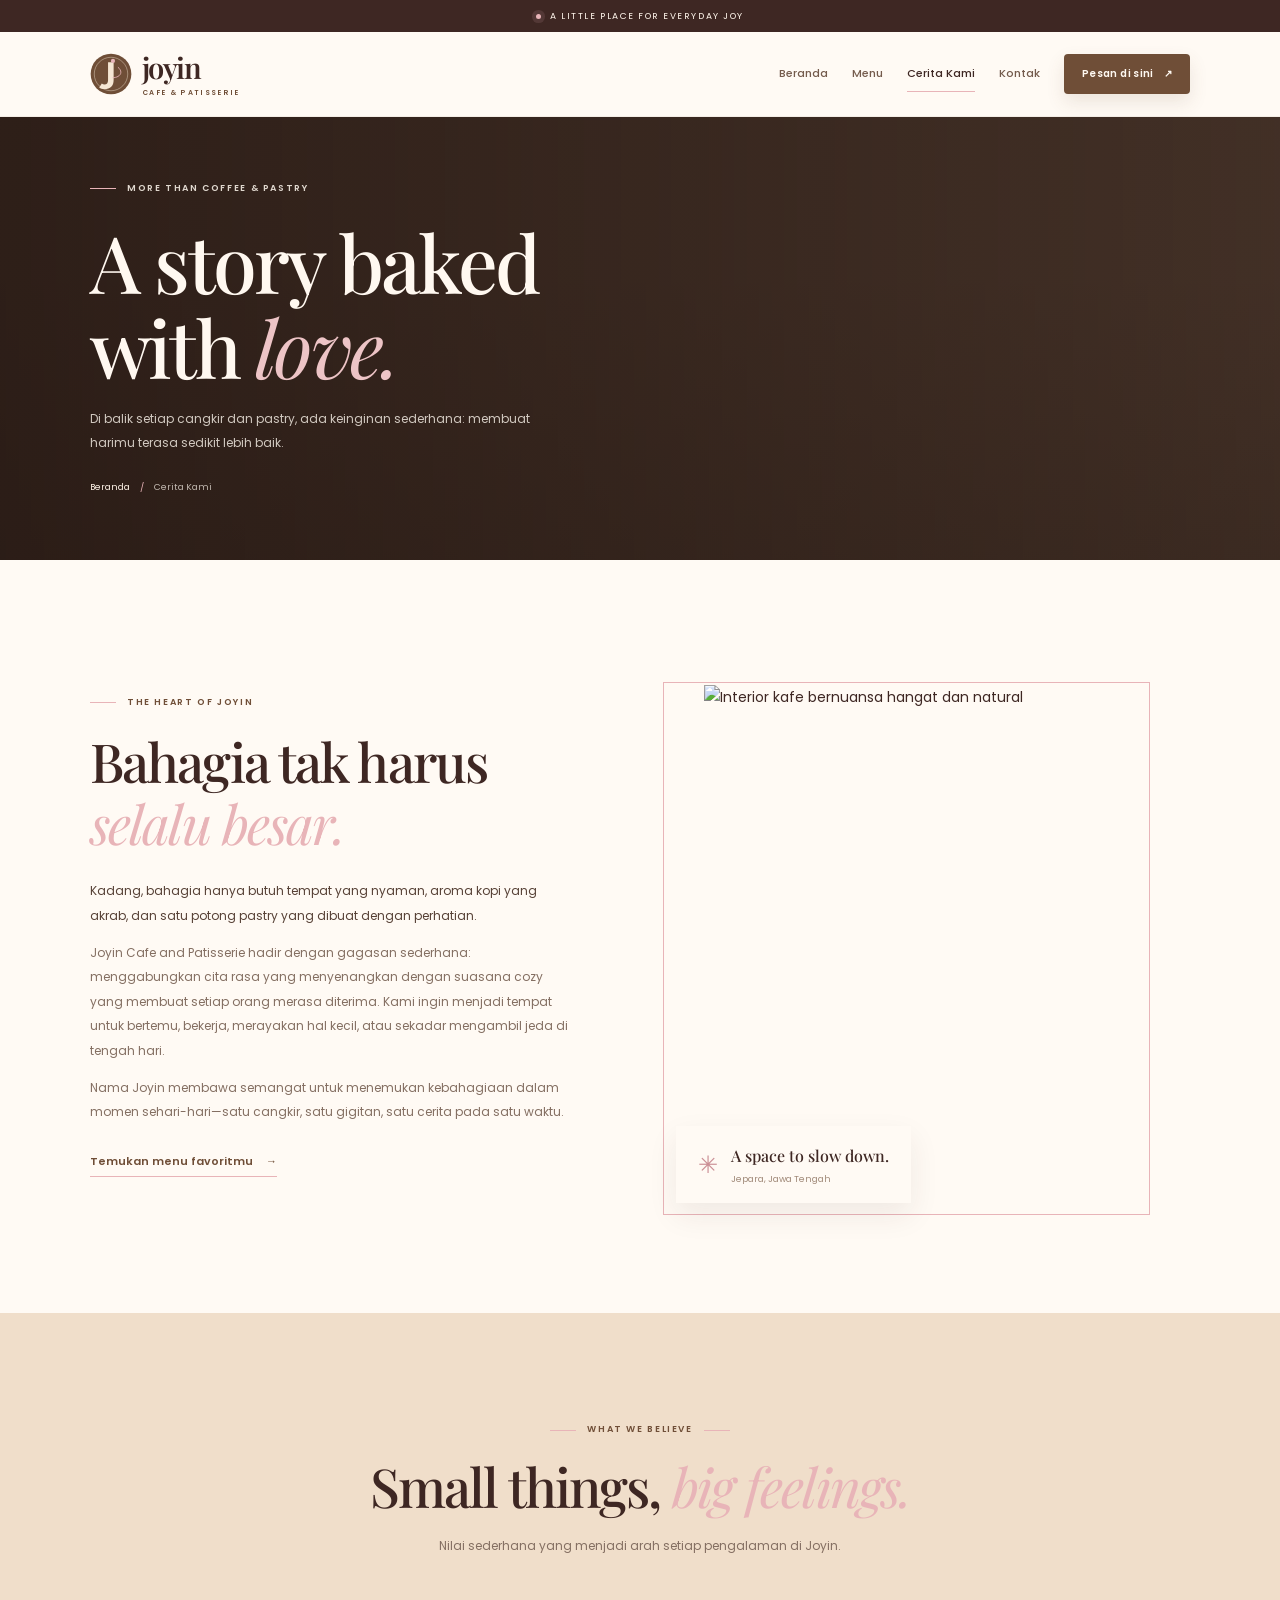
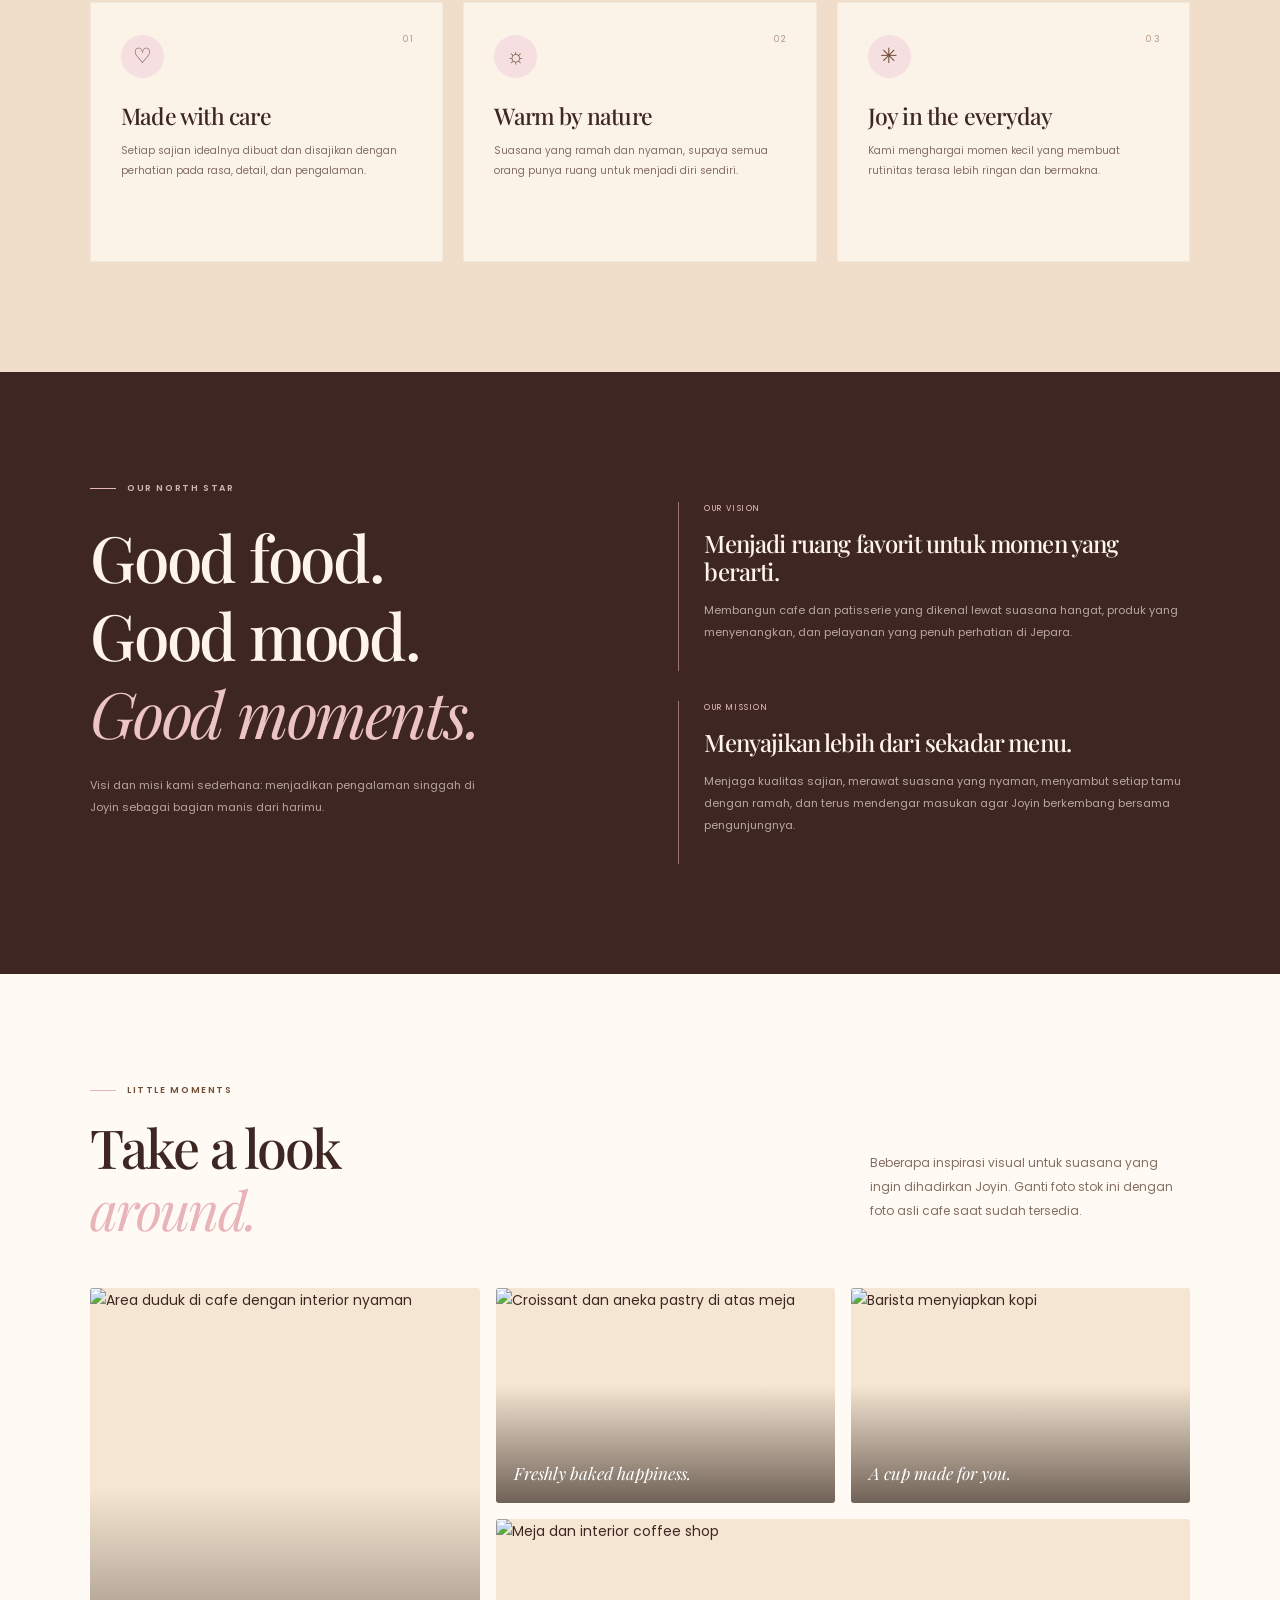
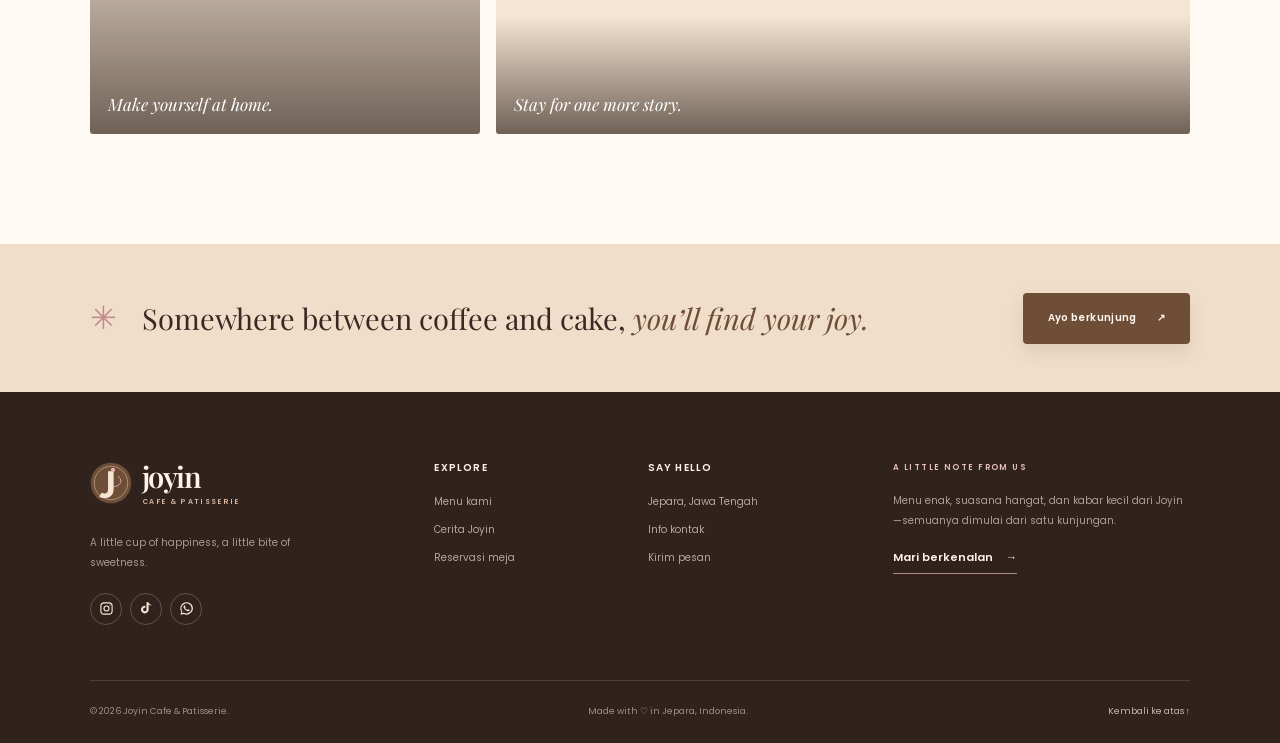
==== commit 5681c230: "call to action" ====
--- a/about.html
+++ b/about.html
@@ -1,7 +1,7 @@
 <!doctype html>
 <html lang="id">
 <head><meta charset="utf-8"><meta name="viewport" content="width=device-width, initial-scale=1"><meta name="theme-color" content="#f5e6d3"><title>Tentang Kami | Joyin Cafe &amp; Patisserie</title><meta name="description" content="Kenali cerita, nilai, visi, dan misi Joyin Cafe and Patisserie, ruang cozy untuk kopi dan pastry di Jepara."><meta property="og:type" content="website"><meta property="og:locale" content="id_ID"><meta property="og:title" content="Tentang Joyin Cafe &amp; Patisserie"><meta property="og:description" content="A little place for everyday joy in Jepara."><meta property="og:image" content="https://images.unsplash.com/photo-1495474472287-4d71bcdd2085?auto=format&amp;fit=crop&amp;w=1200&amp;q=85"><meta name="twitter:card" content="summary_large_image"><link rel="icon" href="assets/logo/joyin-mark.svg" type="image/svg+xml"><link rel="preconnect" href="https://fonts.googleapis.com"><link rel="preconnect" href="https://fonts.gstatic.com" crossorigin><link href="https://fonts.googleapis.com/css2?family=Playfair+Display:wght@400;500;600;700&family=Poppins:wght@300;400;500;600;700&display=swap" rel="stylesheet"><link rel="stylesheet" href="css/style.css"><link rel="stylesheet" href="css/responsive.css"></head>
-<body><a class="skip-link" href="#main-content">Lewati ke konten</a><div class="announcement-bar"><span class="announcement-dot" aria-hidden="true"></span> A little place for everyday joy</div><header class="site-header" id="top"><div class="container nav-container"><a class="brand" href="index.html" aria-label="Joyin Cafe and Patisserie - Beranda"><img src="assets/logo/joyin-mark.svg" width="44" height="44" alt=""><span class="brand-text"><strong>joyin</strong><small>CAFE &amp; PATISSERIE</small></span></a><button class="nav-toggle" type="button" aria-label="Buka menu navigasi" aria-expanded="false" aria-controls="primary-navigation"><span></span><span></span><span></span></button><nav class="primary-nav" id="primary-navigation" aria-label="Navigasi utama"><a class="nav-link" href="index.html">Beranda</a><a class="nav-link" href="menu.html">Menu</a><a class="nav-link active" aria-current="page" href="about.html">Cerita Kami</a><a class="nav-link" href="contact.html">Kontak</a><a class="button button-small nav-cta" href="contact.html#reservasi">Reservasi <span aria-hidden="true">↗</span></a></nav></div></header>
+<body><a class="skip-link" href="#main-content">Lewati ke konten</a><div class="announcement-bar"><span class="announcement-dot" aria-hidden="true"></span> A little place for everyday joy</div><header class="site-header" id="top"><div class="container nav-container"><a class="brand" href="index.html" aria-label="Joyin Cafe and Patisserie - Beranda"><img src="assets/logo/joyin-mark.svg" width="44" height="44" alt=""><span class="brand-text"><strong>joyin</strong><small>CAFE &amp; PATISSERIE</small></span></a><a class="button button-small button-primary mobile-cta" href="contact.html#reservasi">Pesan di sini <span aria-hidden="true">↗</span></a><button class="nav-toggle" type="button" aria-label="Buka menu navigasi" aria-expanded="false" aria-controls="primary-navigation"><span></span><span></span><span></span></button><nav class="primary-nav" id="primary-navigation" aria-label="Navigasi utama"><a class="nav-link" href="index.html">Beranda</a><a class="nav-link" href="menu.html">Menu</a><a class="nav-link active" aria-current="page" href="about.html">Cerita Kami</a><a class="nav-link" href="contact.html">Kontak</a><a class="button button-small nav-cta" href="contact.html#reservasi">Pesan di sini <span aria-hidden="true">↗</span></a></nav></div></header>
 <main id="main-content"><section class="page-hero about-page-hero"><div class="page-hero-image" role="img" aria-label="Suasana kafe hangat dengan kopi dan pastry"></div><div class="page-hero-shade"></div><div class="container page-hero-content"><p class="eyebrow eyebrow-light"><span class="eyebrow-line"></span> MORE THAN COFFEE &amp; PASTRY</p><h1>A story baked<br>with <em>love.</em></h1><p>Di balik setiap cangkir dan pastry, ada keinginan sederhana: membuat harimu terasa sedikit lebih baik.</p><div class="breadcrumb"><a href="index.html">Beranda</a><span aria-hidden="true">/</span><span>Cerita Kami</span></div></div></section>
 <section class="section section-pad"><div class="container about-story-grid"><div class="about-story-copy reveal"><p class="eyebrow"><span class="eyebrow-line"></span> THE HEART OF JOYIN</p><h2>Bahagia tak harus<br><em>selalu besar.</em></h2><p class="body-large">Kadang, bahagia hanya butuh tempat yang nyaman, aroma kopi yang akrab, dan satu potong pastry yang dibuat dengan perhatian.</p><p>Joyin Cafe and Patisserie hadir dengan gagasan sederhana: menggabungkan cita rasa yang menyenangkan dengan suasana cozy yang membuat setiap orang merasa diterima. Kami ingin menjadi tempat untuk bertemu, bekerja, merayakan hal kecil, atau sekadar mengambil jeda di tengah hari.</p><p>Nama Joyin membawa semangat untuk menemukan kebahagiaan dalam momen sehari-hari—satu cangkir, satu gigitan, satu cerita pada satu waktu.</p><a class="text-link" href="menu.html">Temukan menu favoritmu <span aria-hidden="true">→</span></a></div><div class="about-story-visual reveal"><img src="https://images.unsplash.com/photo-1554118811-1e0d58224f24?auto=format&amp;fit=crop&amp;w=1000&amp;q=85" alt="Interior kafe bernuansa hangat dan natural" loading="lazy"><div class="about-photo-note"><span aria-hidden="true">✳</span><div><strong>A space to slow down.</strong><small>Jepara, Jawa Tengah</small></div></div></div></div></section>
 <section class="values-section section-pad"><div class="container"><div class="section-heading centered reveal"><p class="eyebrow"><span class="eyebrow-line"></span> WHAT WE BELIEVE <span class="eyebrow-line"></span></p><h2>Small things, <em>big feelings.</em></h2><p>Nilai sederhana yang menjadi arah setiap pengalaman di Joyin.</p></div><div class="values-grid"><article class="value-card reveal"><span class="value-number">01</span><span class="value-icon" aria-hidden="true">♡</span><h3>Made with care</h3><p>Setiap sajian idealnya dibuat dan disajikan dengan perhatian pada rasa, detail, dan pengalaman.</p></article><article class="value-card reveal"><span class="value-number">02</span><span class="value-icon" aria-hidden="true">☼</span><h3>Warm by nature</h3><p>Suasana yang ramah dan nyaman, supaya semua orang punya ruang untuk menjadi diri sendiri.</p></article><article class="value-card reveal"><span class="value-number">03</span><span class="value-icon" aria-hidden="true">✳</span><h3>Joy in the everyday</h3><p>Kami menghargai momen kecil yang membuat rutinitas terasa lebih ringan dan bermakna.</p></article></div></div></section>
--- a/css/style.css
+++ b/css/style.css
@@ -3,7 +3,10 @@
 *{box-sizing:border-box}html{scroll-behavior:smooth;scroll-padding-top:115px}body{margin:0;background:var(--cream-light);color:var(--brown-dark);font-family:var(--font-body);font-size:14px;line-height:1.8;-webkit-font-smoothing:antialiased}body.nav-open{overflow:hidden}img{display:block;max-width:100%}a{color:inherit;text-decoration:none}button,input,textarea,select{font:inherit}button,a,input,textarea,select{-webkit-tap-highlight-color:transparent}button{color:inherit}.container{width:min(var(--container),calc(100% - 48px));margin-inline:auto}.section{position:relative}.section-pad{padding-block:110px}.section-pad-sm{padding-block:44px}.sr-only{position:absolute!important;width:1px;height:1px;padding:0;margin:-1px;overflow:hidden;clip:rect(0,0,0,0);white-space:nowrap;border:0}.skip-link{position:fixed;top:10px;left:10px;z-index:1000;padding:10px 16px;background:var(--brown-dark);color:white;border-radius:8px;transform:translateY(-160%)}.skip-link:focus{transform:translateY(0)}
 .announcement-bar{height:32px;display:flex;justify-content:center;align-items:center;gap:9px;background:var(--brown-dark);color:#fff6ec;font-size:9px;text-transform:uppercase;letter-spacing:.17em}.announcement-dot{width:5px;height:5px;border-radius:50%;background:var(--pink);box-shadow:0 0 0 4px rgba(232,180,184,.12)}
 .site-header{position:sticky;top:0;z-index:100;background:rgba(255,250,244,.94);backdrop-filter:blur(16px);border-bottom:1px solid rgba(111,78,55,.08);transition:box-shadow var(--transition)}.site-header.is-scrolled{box-shadow:0 8px 25px rgba(62,39,35,.07)}.nav-container{min-height:84px;display:flex;align-items:center;justify-content:space-between;gap:30px}.brand{display:inline-flex;align-items:center;gap:10px;flex-shrink:0}.brand img{width:42px;height:42px}.brand-text{display:flex;flex-direction:column;line-height:1}.brand-text strong{font-family:var(--font-heading);font-size:29px;font-weight:600;letter-spacing:-.055em;color:var(--brown-dark)}.brand-text small{font-size:7px;letter-spacing:.19em;font-weight:600;margin-top:7px;color:var(--brown);white-space:nowrap}.primary-nav{display:flex;align-items:center;gap:30px}.nav-link{position:relative;font-size:11px;font-weight:500;color:#745b4c;transition:color var(--transition)}.nav-link:after{position:absolute;content:"";left:0;right:100%;bottom:-8px;height:1px;background:var(--pink);transition:right var(--transition)}.nav-link:hover,.nav-link.active{color:var(--brown-dark)}.nav-link:hover:after,.nav-link.active:after{right:0}.nav-toggle{display:none;width:44px;height:44px;border:1px solid var(--border);border-radius:50%;background:transparent;align-items:center;justify-content:center;flex-direction:column;gap:5px;cursor:pointer}.nav-toggle span{display:block;width:17px;height:1.5px;background:var(--brown-dark);transition:transform var(--transition),opacity var(--transition)}.nav-toggle[aria-expanded=true] span:first-child{transform:translateY(6.5px) rotate(45deg)}.nav-toggle[aria-expanded=true] span:nth-child(2){opacity:0}.nav-toggle[aria-expanded=true] span:last-child{transform:translateY(-6.5px) rotate(-45deg)}
-.button{min-height:51px;display:inline-flex;align-items:center;justify-content:center;gap:20px;padding:0 24px;border:1px solid transparent;border-radius:4px;font-size:10px;font-weight:600;letter-spacing:.035em;cursor:pointer;transition:transform var(--transition),background var(--transition),border-color var(--transition),box-shadow var(--transition);text-align:center}.button:hover{transform:translateY(-2px)}.button:focus-visible,.icon-button:focus-visible,.nav-toggle:focus-visible,.filter-chip:focus-visible,.text-link:focus-visible,.nav-link:focus-visible{outline:3px solid rgba(232,180,184,.8);outline-offset:4px}.button-small{min-height:40px;padding:0 17px;gap:10px;font-size:10px}.button-primary{background:var(--brown);color:#fff9f2;box-shadow:0 8px 18px rgba(111,78,55,.13)}.button-primary:hover{background:#513827;box-shadow:0 12px 23px rgba(111,78,55,.2)}.button-outline{background:transparent;color:var(--brown);border-color:rgba(111,78,55,.38)}.button-outline:hover{background:var(--brown);color:white}.button-ghost{border-color:rgba(255,255,255,.46);color:white;background:rgba(255,255,255,.04)}.button-ghost:hover{background:rgba(255,255,255,.14)}.button-light{background:var(--cream-light);color:var(--brown-dark)}.button-light:hover{background:white}.button-full{width:100%;justify-content:space-between}.button[disabled]{opacity:.6;cursor:not-allowed;transform:none}
+.button.mobile-cta{display:none}
+.button{min-height:51px;display:inline-flex;align-items:center;justify-content:center;gap:20px;padding:0 24px;border:1px solid transparent;border-radius:4px;font-size:10px;font-weight:600;letter-spacing:.035em;cursor:pointer;transition:transform var(--transition),background var(--transition),border-color var(--transition),box-shadow var(--transition);text-align:center}.button:hover{transform:translateY(-2px)}.button:focus-visible,.icon-button:focus-visible,.nav-toggle:focus-visible,.filter-chip:focus-visible,.text-link:focus-visible,.nav-link:focus-visible{outline:3px solid rgba(232,180,184,.8);outline-offset:4px}.button-small{min-height:40px;padding:0 17px;gap:10px;font-size:10px}.button-primary{background:var(--brown);color:#fff9f2;box-shadow:0 8px 18px rgba(111,78,55,.13)}.button-primary:hover{background:#513827;box-shadow:0 12px 23px rgba(111,78,55,.2)}
+.nav-cta{background:var(--brown);color:#fff9f2;border-color:transparent;box-shadow:0 8px 18px rgba(111,78,55,.13)}
+.nav-cta:hover{background:#513827;box-shadow:0 12px 23px rgba(111,78,55,.2)}.button-outline{background:transparent;color:var(--brown);border-color:rgba(111,78,55,.38)}.button-outline:hover{background:var(--brown);color:white}.button-ghost{border-color:rgba(255,255,255,.46);color:white;background:rgba(255,255,255,.04)}.button-ghost:hover{background:rgba(255,255,255,.14)}.button-light{background:var(--cream-light);color:var(--brown-dark)}.button-light:hover{background:white}.button-full{width:100%;justify-content:space-between}.button[disabled]{opacity:.6;cursor:not-allowed;transform:none}
 .eyebrow{display:flex;align-items:center;gap:11px;font-size:9px;letter-spacing:.18em;font-weight:600;text-transform:uppercase;color:var(--brown);line-height:1.5}.eyebrow-line{display:inline-block;width:26px;height:1px;background:var(--pink);flex:0 0 26px}.eyebrow-light{color:rgba(255,248,239,.85)}.eyebrow-light .eyebrow-line{background:var(--pink)}h1,h2,h3,p{margin-top:0}h1,h2,h3{font-family:var(--font-heading);font-weight:500;line-height:1.16;letter-spacing:-.035em}h1 em,h2 em,h3 em,.hero-content em,.page-hero em{font-weight:400;color:var(--pink);font-family:var(--font-heading)}h2{font-size:clamp(36px,4.2vw,58px);margin-bottom:21px}p{color:var(--muted)}.body-large{font-size:16px;line-height:1.95;color:#574136}.text-link{display:inline-flex;align-items:center;gap:13px;font-size:11px;font-weight:600;color:var(--brown);padding-bottom:5px;border-bottom:1px solid var(--pink);transition:gap var(--transition),color var(--transition)}.text-link:hover{gap:19px;color:var(--brown-dark)}.text-link-light{color:#fff4e9;border-color:rgba(232,180,184,.7)}
 .hero-section{min-height:min(760px,calc(100svh - 116px));position:relative;display:flex;align-items:center;overflow:hidden;background:#4c392e;color:white}.hero-backdrop,.hero-overlay{position:absolute;inset:0}.hero-backdrop{background-image:url('https://images.unsplash.com/photo-1554118811-1e0d58224f24?auto=format&fit=crop&w=2200&q=90');background-size:cover;background-position:center 52%;transform:scale(1.015);animation:hero-zoom 16s ease-in-out infinite alternate}.hero-overlay{background:linear-gradient(90deg,rgba(35,23,18,.82) 0%,rgba(44,30,24,.65) 43%,rgba(50,34,27,.15) 100%),linear-gradient(0deg,rgba(32,22,17,.22),transparent 45%)}.hero-content{position:relative;z-index:1;padding-block:110px 125px;animation:rise-in .9s both}.hero-content .eyebrow{margin-bottom:30px}.hero-content h1{max-width:760px;font-size:clamp(48px,7vw,89px);line-height:1.08;margin-bottom:26px;color:#fffaf4;font-weight:500}.hero-content h1 em{color:#edc4c6}.hero-description{max-width:520px;color:rgba(255,248,240,.82);font-size:13px;line-height:2.1;margin-bottom:32px}.hero-actions{display:flex;gap:12px;flex-wrap:wrap}.hero-note{display:flex;align-items:center;gap:10px;margin-top:50px;color:rgba(255,248,240,.75);font-size:10px;letter-spacing:.05em}.note-icon{display:grid;place-items:center;width:28px;height:28px;border:1px solid rgba(255,255,255,.28);border-radius:50%;color:var(--pink);font-size:13px}.hero-scroll{position:absolute;z-index:2;bottom:25px;left:50%;display:flex;align-items:center;gap:10px;transform:translateX(-50%);font-size:8px;letter-spacing:.17em;color:rgba(255,255,255,.72)}.hero-scroll span{display:block;width:22px;height:1px;background:var(--pink)}.hero-stamp{position:absolute;z-index:2;right:max(4.5%,calc((100vw - var(--container))/2));bottom:55px;width:105px;height:105px;border:1px solid rgba(255,255,255,.45);border-radius:50%;display:flex;align-items:center;justify-content:center;flex-direction:column;gap:1px;transform:rotate(10deg);color:rgba(255,255,255,.85);font-size:7px;letter-spacing:.15em}.hero-stamp strong{font-family:var(--font-heading);font-size:27px;color:var(--pink);font-weight:400;line-height:1.3}@keyframes hero-zoom{from{transform:scale(1.015)}to{transform:scale(1.07)}}@keyframes rise-in{from{opacity:0;transform:translateY(18px)}to{opacity:1;transform:translateY(0)}}
 .intro-strip{background:#f0deca}.intro-strip-inner{display:flex;align-items:center;justify-content:center;gap:38px}.intro-strip p{font-family:var(--font-heading);font-style:italic;color:var(--brown);font-size:18px;margin:0}.strip-star{color:#b78370;font-size:17px}
--- a/css/responsive.css
+++ b/css/responsive.css
@@ -3,3 +3,4 @@
 @media(max-width:1024px){.container{width:min(var(--container),calc(100% - 42px))}.section-pad{padding-block:85px}.nav-container{min-height:76px}.primary-nav{gap:18px}.nav-link{font-size:10px}.brand-text strong{font-size:27px}.hero-section{min-height:630px}.hero-content{padding-block:90px 105px}.hero-content h1{font-size:clamp(52px,7.6vw,76px)}.hero-stamp{width:88px;height:88px;right:25px;bottom:47px}.section-heading-split{gap:30px}.product-grid{gap:19px}.product-content{padding:18px}.product-title{font-size:21px}.story-grid{gap:48px}.story-image{height:480px}.visit-card{grid-template-columns:1fr 1fr}.footer-main{grid-template-columns:1.2fr .75fr .9fr;gap:35px}.footer-newsletter{grid-column:1/-1;max-width:450px}.about-story-grid{gap:55px}.about-story-visual img{height:440px}.contact-forms-grid{gap:45px}.menu-toolbar{align-items:flex-start;flex-direction:column}.search-box{width:100%;max-width:420px}.menu-product-grid{grid-template-columns:repeat(3,minmax(0,1fr))}}
 @media(max-width:768px){.container{width:calc(100% - 36px)}.section-pad{padding-block:68px}.section-pad-sm{padding-block:30px}.announcement-bar{font-size:8px;letter-spacing:.12em}.nav-container{min-height:72px}.nav-toggle{display:flex}.primary-nav{position:fixed;top:104px;left:0;right:0;display:flex;flex-direction:column;align-items:stretch;gap:0;padding:13px 22px 25px;background:rgba(255,250,244,.985);border-bottom:1px solid var(--border);box-shadow:0 22px 35px rgba(62,39,35,.13);transform:translateY(-8px);opacity:0;visibility:hidden;pointer-events:none;transition:opacity var(--transition),transform var(--transition),visibility var(--transition);max-height:calc(100svh - 104px);overflow:auto}.primary-nav.is-open{transform:translateY(0);opacity:1;visibility:visible;pointer-events:auto}.nav-link{font-size:12px;padding:13px 5px;border-bottom:1px solid rgba(111,78,55,.08)}.nav-link:after{display:none}.nav-cta{margin-top:17px;width:100%}.hero-section{min-height:680px;min-height:min(750px,calc(100svh - 104px));align-items:center}.hero-backdrop{background-position:58% center}.hero-overlay{background:linear-gradient(90deg,rgba(35,23,18,.79),rgba(44,30,24,.51)),linear-gradient(0deg,rgba(32,22,17,.28),transparent 55%)}.hero-content{padding-block:83px 110px}.hero-content .eyebrow{font-size:8px;margin-bottom:22px}.hero-content h1{font-size:clamp(44px,9vw,66px)}.hero-description{font-size:12px;max-width:450px}.hero-note{margin-top:33px}.hero-stamp{display:none}.hero-scroll{bottom:18px}.intro-strip-inner{gap:15px}.intro-strip p{font-size:15px;text-align:center}.strip-star{font-size:13px}.section-heading-split{align-items:flex-start;flex-direction:column;gap:22px}.section-heading{margin-bottom:35px}.section-heading h2{font-size:clamp(35px,7vw,49px)}.heading-side{max-width:480px}.heading-side p{margin-bottom:12px}.product-grid{grid-template-columns:repeat(2,minmax(0,1fr));gap:17px}.product-image-wrap{aspect-ratio:1.02/1}.product-content{padding:16px}.product-title{font-size:20px}.product-description{min-height:0}.story-grid{grid-template-columns:1fr;gap:30px}.story-image-wrap{max-width:560px;width:100%;margin:auto;padding-right:27px;padding-bottom:30px}.story-image{height:430px}.story-copy{padding-block:5px}.story-decoration{font-size:95px;left:-10px}.testimonial-shell{padding:45px 55px 30px}.testimonial-count{top:157px}.testimonial-controls{left:12px;right:12px}.visit-section{padding-top:0;padding-bottom:75px}.visit-card{grid-template-columns:1fr}.visit-copy{padding:40px 30px}.visit-copy h2{font-size:47px}.visit-details{padding:35px 30px;gap:24px}.footer-main{grid-template-columns:1fr 1fr;gap:36px 24px;padding-bottom:40px}.footer-brand-col{grid-column:1/-1}.footer-newsletter{grid-column:1/-1}.footer-bottom{align-items:flex-start;flex-direction:column;justify-content:center;gap:6px;padding-block:18px}.page-hero{min-height:400px}.page-hero-content{padding-block:55px}.page-hero h1{font-size:clamp(46px,9vw,67px)}.about-story-grid{grid-template-columns:1fr;gap:35px}.about-story-copy{order:1}.about-story-visual{order:0;max-width:580px;margin-inline:auto}.about-story-visual img{height:390px}.values-grid{grid-template-columns:1fr;gap:14px}.value-card{min-height:0;padding:27px}.value-icon{margin-bottom:18px}.vision-grid{grid-template-columns:1fr;gap:30px}.vision-content{padding-top:0}.gallery-grid{grid-template-columns:1fr 1fr;grid-template-rows:220px 190px 190px;gap:11px}.gallery-tall{grid-row:span 2}.gallery-wide{grid-column:1/-1}.closing-cta-inner{flex-wrap:wrap;justify-content:flex-start}.closing-cta-inner p{flex-basis:calc(100% - 70px)}.closing-cta-inner .button{margin-left:45px}.contact-info-grid{grid-template-columns:1fr;gap:13px}.contact-info-card{min-height:0;padding:26px}.contact-form-section{padding-block:70px}.contact-forms-grid{grid-template-columns:1fr;gap:35px}.form-intro{position:static}.form-image{max-width:450px;height:185px}.message-grid{grid-template-columns:1fr;gap:35px}.message-doodle{margin-top:15px}.map-section{padding-top:65px}.map-section-heading{align-items:flex-start;flex-direction:column;gap:17px}.map-section-heading>p{max-width:500px}.map-frame-wrap{height:330px}.menu-main-section{padding-top:62px}.menu-intro{align-items:flex-start;flex-direction:column;gap:17px}.menu-intro>p{max-width:520px}.menu-toolbar{gap:16px}.category-filter{gap:7px}.filter-chip{padding-inline:13px}.menu-product-grid{grid-template-columns:repeat(2,minmax(0,1fr));gap:18px}.menu-cta-inner{align-items:flex-start;flex-direction:column}.menu-cta-inner .button{width:100%}}
 @media(max-width:480px){.container{width:calc(100% - 30px)}.section-pad{padding-block:58px}.announcement-bar{height:29px;font-size:7px}.brand img{width:38px;height:38px}.brand-text strong{font-size:26px}.brand-text small{font-size:6px}.nav-container{min-height:67px}.primary-nav{top:96px;max-height:calc(100svh - 96px)}.hero-section{min-height:640px}.hero-content{padding-block:70px 95px}.hero-content .eyebrow{font-size:7px;letter-spacing:.13em;gap:7px}.hero-content h1{font-size:clamp(39px,10.6vw,51px);line-height:1.14}.hero-description{font-size:11px;line-height:2}.hero-actions{align-items:stretch;flex-direction:column;max-width:280px}.hero-actions .button{width:100%}.hero-note{font-size:9px;align-items:flex-start;max-width:250px}.intro-strip-inner{gap:9px}.intro-strip p{font-size:13px;line-height:1.4}.strip-star{font-size:11px}.section-heading h2{font-size:37px}.eyebrow{font-size:8px;letter-spacing:.13em}.product-grid{grid-template-columns:1fr;gap:17px}.featured-grid .product-card{display:grid;grid-template-columns:39% 1fr}.featured-grid .product-image-wrap{aspect-ratio:auto;min-height:210px}.featured-grid .product-content{padding:14px 13px}.featured-grid .product-meta{align-items:flex-start;flex-direction:column;gap:4px}.featured-grid .product-title{font-size:19px}.featured-grid .product-description{font-size:9px}.featured-grid .product-foot{margin-top:12px;padding-top:9px}.product-card:not(.featured-grid .product-card) .product-image-wrap{aspect-ratio:1.25/1}.product-content{padding:17px}.product-title{font-size:22px}.story-image{height:350px}.image-caption{width:190px;padding:14px 16px}.image-caption strong{font-size:16px}.story-copy .body-large{font-size:14px}.testimonial-shell{padding:35px 35px 27px;min-height:290px}.testimonial-quote{font-size:22px}.testimonial-controls{left:7px;right:7px}.icon-button{width:30px;height:30px}.testimonial-count{top:auto;bottom:14px}.testimonial-person{margin-bottom:20px}.visit-copy{padding:35px 23px}.visit-copy h2{font-size:43px}.visit-details{padding:30px 23px}.footer-main{grid-template-columns:1fr 1fr;gap:30px 18px}.footer-column h3{margin-bottom:14px}.footer-column a,.footer-column span{font-size:9px}.footer-bottom{font-size:8px}.page-hero{min-height:370px}.page-hero-content .eyebrow{font-size:7px}.page-hero h1{font-size:46px}.page-hero-content>p:not(.eyebrow){font-size:11px}.about-story-visual{padding-left:15px}.about-story-visual:before{right:15px}.about-story-visual img{height:320px}.about-photo-note{padding:12px 15px}.about-photo-note strong{font-size:14px}.value-card{padding:24px}.vision-intro h2{font-size:43px}.vision-item h3{font-size:21px}.gallery-grid{grid-template-rows:190px 160px 160px;gap:8px}.gallery-item figcaption{left:11px;bottom:10px;font-size:14px}.closing-cta-inner{gap:13px}.closing-cta-inner>span{font-size:25px}.closing-cta-inner p{font-size:21px;flex-basis:calc(100% - 45px)}.closing-cta-inner .button{margin-left:38px;width:calc(100% - 38px)}.contact-info-card{padding:23px}.contact-form-section{padding-block:58px}.form-intro h2,.message-intro h2{font-size:45px}.form-card,.message-form{padding:23px 18px}.form-card-heading h3{font-size:25px}.form-row{grid-template-columns:1fr;gap:0}.field input,.field select{height:45px}.map-frame-wrap{height:275px}.menu-intro h2{font-size:37px}.menu-toolbar{padding-block:16px}.category-filter{gap:6px}.filter-chip{font-size:8px;padding-inline:11px;min-height:33px}.search-box{max-width:none}.menu-product-grid{grid-template-columns:1fr}.menu-product-grid .product-image-wrap{aspect-ratio:1.35/1}.menu-bottom-note{padding:14px}.menu-cta-inner h2{font-size:36px}}
+@media(max-width:768px){.nav-container{gap:10px}.button.mobile-cta{display:inline-flex;flex-shrink:0;min-height:38px;padding-inline:12px;gap:6px;font-size:9px}}
